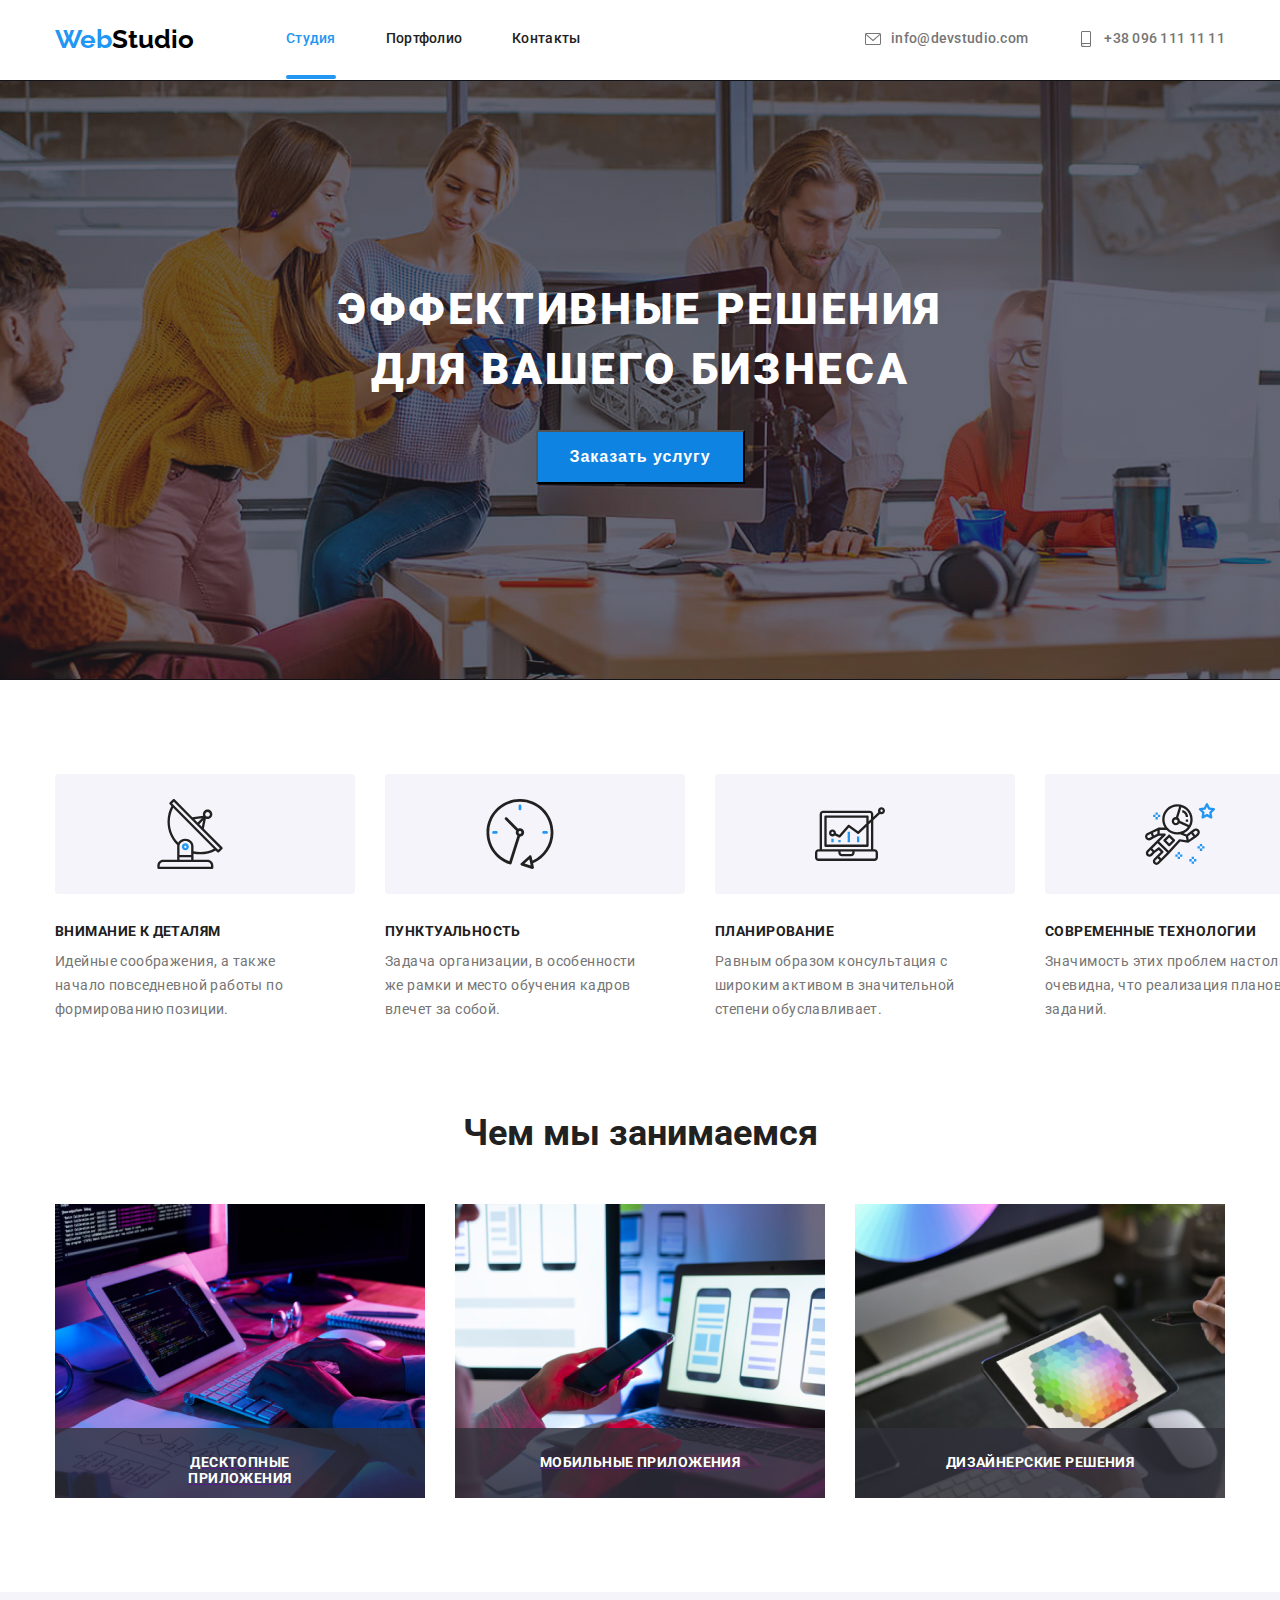
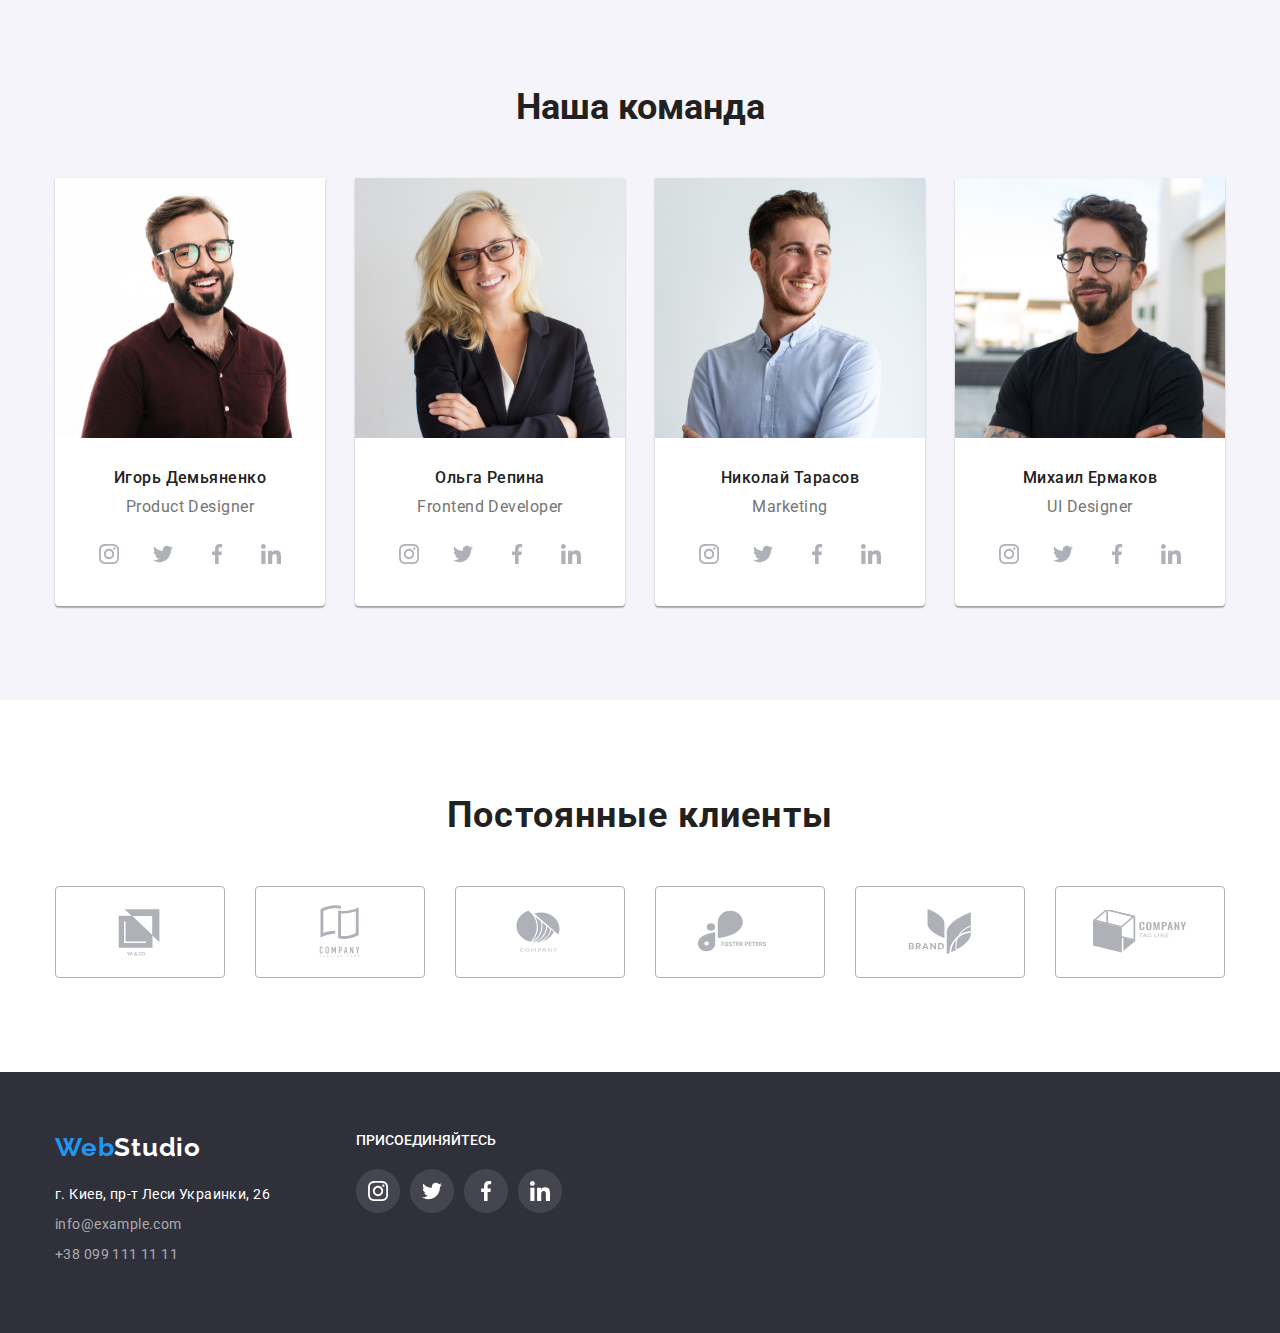
==== index.html @ f51aa99a "Add files via upload" ====
<!DOCTYPE html>
<html lang="ru">

<head>
    <meta charset="UTF-8">
    <meta http-equiv="X-UA-Compatible" content="IE=edge">
    <meta name="viewport" content="width=device-width, initial-scale=1.0">
    <title>Document</title>
    <link rel="preconnect" href="https://fonts.gstatic.com">
    <link
        href="https://fonts.googleapis.com/css2?family=Raleway:wght@700&family=Roboto:wght@400;500;700;900&display=swap"
        rel="stylesheet">
    <link rel="stylesheet" href="<link rel=" stylesheet"
        href="https://cdnjs.cloudflare.com/ajax/libs/modern-normalize/1.1.0/modern-normalize.min.css"
        integrity="sha512-wpPYUAdjBVSE4KJnH1VR1HeZfpl1ub8YT/NKx4PuQ5NmX2tKuGu6U/JRp5y+Y8XG2tV+wKQpNHVUX03MfMFn9Q=="
        crossorigin="anonymous" referrerpolicy="no-referrer" />
    <link rel="stylesheet" href="./css/styles.css">
</head>

<body class="page">
    <!-- Шапка-->
    <main>
        <header class="header">
            <div class=" conteiner header-conteiner">
            <nav class="navigation header-conteiner">
                <a href="#" class="logo link"><span class="web">Web</span>Studio</a>

                <ul class="menu list header-conteiner">

                    <li class="menu-aitom"><a class="menu-link link links" href="">Студия</a></li>
                    <li class="menu-aitom"><a class="menu-link link" href="./portfolio.html">Портфолио</a></li>
                    <li class="menu-aitom"><a class="menu-link link" href="">Контакты</a></li>
                </ul>
            </nav>
            <ul class="auth-nav list header-conteiner ">
                <li><a class="mil-link link" href="milto:info@devstudio.com">
                    <svg class="adres-icon" width="16px" height="12px"; >
                        <use href="./images/itoms/symbol-defs.svg#icon-envelope">
                        </use>
                    </svg> info@devstudio.com
                </a> 
                </li>
                <li><a class="tel-link link" href="tel:+380961111111">
                    <svg class="adres-icon" width="16px" height="12px" ;>
                        <use href="./images/itoms/symbol-defs.svg#icon-smartphone">
                        </use>
                    </svg>+38 096 111 11 11
                </a>
                </li>
            </ul>
            </div>
        </header>
        <!--Эффект риш.-->

        <section class="hero  hero-section">
            <div class="hero-side  conteiner">
                <h1 class="hero-taitl herov-conteiner ">Эффективные решения <br />для вашего бизнеса</h1>
                <button  class="hero-btn btn-conte" type="button" data-modal-open>Заказать услугу</button>
            </div>
        </section>


        <!--Описание -->
        <section class="hero hero-conteiner">
            <div class="conteiner ">
            <ul class="list-conteiner ">
                <li class="list list-itom list-antena">
                    <div class="icon-wrapper">
                     <svg class="features-icon"width="65" height="75">
                      <use href="./images/itoms/symbol-defs.svg#icon-antenna">
                      </use>
                    
                     </svg>
                    </div>
                    <h3 class="list-title ">Внимание к деталям</h3>
                    <p class="description list-li">
                        Идейные соображения, а также начало повседневной работы по формированию позиции.
                    </p>
                </li>
                <li class="list list-itom  list-clokc">
                    <div class="icon-wrapper">
                        <svg class="features-icon" width="65" height="75">
                            <use href="./images/itoms/symbol-defs.svg#icon-clock">
                            </use>
                    
                        </svg>
                    </div>
                    <h3 class="list-title">Пунктуальность</h3>
                    <p class="description list-li">
                        Задача организации, в особенности же рамки и место обучения кадров влечет за собой.
                    </p>
                </li>

                <li class="list list-itom list-diagram">
                    <div class="icon-wrapper">
                        <svg class="features-icon" width="65" height="75">
                            <use href="./images/itoms/symbol-defs.svg#icon-diagram">
                            </use>
                    
                        </svg>
                    </div>
                    <h3 class="list-title">Планирование</h3>

                    <p class="description  list-li">
                        Равным образом консультация с широким активом в значительной степени обуславливает.
                    </p>
                </li>
                <li class="list list-itom list-astron ">
                    <div class="icon-wrapper">
                        <svg class="features-icon" width="65" height="75">
                            <use href="./images/itoms/symbol-defs.svg#icon-astronaut">
                            </use>
                    
                        </svg>
                    </div>
                    <h3 class="list-title">Современные технологии</h3>
                    <p class="description list-li">
                        Значимость этих проблем настолько очевидна, что реализация плановых заданий.
                    </p>
                </li>
            </ul>
            </div>
        </section>
        <!--Занятие -->
        <section class="picture-con">
            <div class="conteiner ">
            
            <h2 class="picture-title ">Чем мы занимаемся</h2>
             
            <ul class="list picture-contein">
                <li class="contein">
                    <img src="./images/abaut/about-img1.jpg" alt="печатаем" width="370">
                    <a href="" class="box-fon">
                        <p class="title-fon">десктопные приложения</p>
                    </a>
                </li>
                <li class="contein">
                    <img src="./images/abaut/about-img2.jpg" alt="телефон" width="370">
                    <a href="" class="box-fon">
                        <p class="title-fon">мобильные приложения</p>
                    </a>
                </li>
                <li class="contein">
                    <img src="./images/abaut/about-img3.jpg" alt="планшет" width="370">
                    <a href="" class="box-fon">
                        <p class="title-fon">дизайнерские решения</p>
                    </a>
                </li>
            </ul>
            </div>
        </section>
        <!--Наша команда -->
        <section class="div-conteiners">
            <div class="conteiner">
         
            <h2 class="picture-title">Наша команда</h2>
           
            <ul class="list picture-conteiner">
                <li class="img-contein">
                    <article class="cart-comands">
                    <div class="img-cart">
                    <img src="./images/masters/master-img1.jpg" alt=" мужчина " width="270">
                    </div>
                    <div class="list-cart" >
                    <h3 class="names-list">Игорь Демьяненко</h3>
                    <p class="profession-list" lang="en">Product Designer</p>
                    <ul class="list flex-icon">
                        <li>
                            <a href="" class="taitol-icon" >
                            <svg class="list-icon">
                                <use href="./images/itoms/symbol-defs.svg#icon-instagram"></use>
                            </svg>
                            </a>
                        </li>
                        <li>
                            <a href="" class="taitol-icon">
                            <svg class="list-icon">
                                <use href="./images/itoms/symbol-defs.svg#icon-twitter"></use>
                            </svg>
                            </a>
                        
                        </li>
                        <li>
                            <a href="" class="taitol-icon">
                            <svg class="list-icon">
                                <use href="./images/itoms/symbol-defs.svg#icon-facebook"></use>
                            </svg>
                            </a>
                        
                        </li>
                        <li>
                            <a href="" class="taitol-icon">
                            <svg class="list-icon">
                                <use href="./images/itoms/symbol-defs.svg#icon-linkedin"></use>
                            </svg>
                            </a>
                        
                        </li>
                    </ul>
                </div>
                </article>

                </li>

                <li class="img-contein">
                    <article class="cart-comands">
                     <div class="img-cart">
                    <img src="./images/masters/master-img2.jpg" alt="женщина " width="270">
                    </div>
                    <div class="list-cart">
                    <h3 class="names-list">Ольга Репина</h3>
                    <p class="profession-list" lang="en">Frontend Developer</p>
                    
                    <ul class="list flex-icon">
                        <li>
                            <a href="" class="taitol-icon">
                                <svg class="list-icon">
                                    <use href="./images/itoms/symbol-defs.svg#icon-instagram"></use>
                                </svg>
                            </a>
                        </li>
                        <li>
                            <a href="" class="taitol-icon">
                                <svg class="list-icon">
                                    <use href="./images/itoms/symbol-defs.svg#icon-twitter"></use>
                                </svg>
                            </a>
                    
                        </li>
                        <li>
                            <a href="" class="taitol-icon">
                                <svg class="list-icon">
                                    <use href="./images/itoms/symbol-defs.svg#icon-facebook"></use>
                                </svg>
                            </a>
                    
                        </li>
                        <li>
                            <a href="" class="taitol-icon">
                                <svg class="list-icon">
                                    <use href="./images/itoms/symbol-defs.svg#icon-linkedin"></use>
                                </svg>
                            </a>
                    
                        </li>
                    </ul>
                    </div>
                </article>
                </li>

                <li class="img-contein">
                    <article class="cart-comands">
                    <div class="img-cart">
                    <img src="./images/masters/master-img3.jpg" alt="мужчина" width="270">
                    </div>
                    <div class="list-cart">
                    <h3 class="names-list">Николай Тарасов</h3>
                    <p class="profession-list" lang="en">Marketing</p>
                    
                    <ul class="list flex-icon">
                        <li>
                            <a href="" class="taitol-icon">
                                <svg class="list-icon">
                                    <use href="./images/itoms/symbol-defs.svg#icon-instagram"></use>
                                </svg>
                            </a>
                        </li>
                        <li>
                            <a href="" class="taitol-icon">
                                <svg class="list-icon">
                                    <use href="./images/itoms/symbol-defs.svg#icon-twitter"></use>
                                </svg>
                            </a>
                    
                        </li>
                        <li>
                            <a href="" class="taitol-icon">
                                <svg class="list-icon">
                                    <use href="./images/itoms/symbol-defs.svg#icon-facebook"></use>
                                </svg>
                            </a>
                    
                        </li>
                        <li>
                            <a href="" class="taitol-icon">
                                <svg class="list-icon">
                                    <use href="./images/itoms/symbol-defs.svg#icon-linkedin"></use>
                                </svg>
                            </a>
                    
                        </li>
                    </ul>
                    </div>
                </article>
                </li>

                <li class="img-contein">
                    <article class="cart-comands">
                    <div class="img-cart">
                    <img src="./images/masters/master-img4.jpg" alt="мужчина" width="270">
                    </div>
                    <div class="list-cart">
                    <h3 class="names-list">Михаил Ермаков</h3>
                    <p class="profession-list" lang="en">UI Designer</p>
                    
                    <ul class="list flex-icon">
                        <li>
                            <a href="" class="taitol-icon">
                                <svg class="list-icon">
                                    <use href="./images/itoms/symbol-defs.svg#icon-instagram"></use>
                                </svg>
                            </a>
                        </li>
                        <li>
                            <a href="" class="taitol-icon">
                                <svg class="list-icon">
                                    <use href="./images/itoms/symbol-defs.svg#icon-twitter"></use>
                                </svg>
                            </a>
                    
                        </li>
                        <li>
                            <a href="" class="taitol-icon">
                                <svg class="list-icon">
                                    <use href="./images/itoms/symbol-defs.svg#icon-facebook"></use>
                                </svg>
                            </a>
                    
                        </li>
                        <li>
                            <a href="" class="taitol-icon">
                                <svg class="list-icon">
                                    <use href="./images/itoms/symbol-defs.svg#icon-linkedin"></use>
                                </svg>
                            </a>
                    
                        </li>
                    </ul>
                    </div>
                </article>
                </li>
            </ul>
           </div>
        </section>
     <section class="sections-klient">
      <div >
         <h2 class="section-title ">
             Постоянные клиенты
         </h2>
         <ul class="clients-list list">
             <li class="clients-item">
                 <a href="aria-lable" class="clients-link">
                     <svg class="clients-icon" width="106" height="60">
                    <use href="./images/itoms/symbol-defs2.svg#icon-Logo-1">
                    </use>
                     </svg>
                 </a>
             </li>
            <li class="clients-item">
                <a href="aria-lable" class="clients-link">
                    <svg class="clients-icon" width="106" height="60">
                        <use href="./images/itoms/symbol-defs2.svg#icon-Logo-2">
                        </use>
                    </svg>
                </a>
            </li>
            <li class="clients-item">
                <a href="aria-lable" class="clients-link">
                    <svg class="clients-icon"  width="106" height="60">
                        <use href="./images/itoms/symbol-defs2.svg#icon-Logo-3">
                        </use>
                    </svg>
                </a>
            </li>
            <li class="clients-item">
                <a href="aria-lable" class="clients-link">
                    <svg class="clients-icon"  width="84" height="41">
                        <use href="./images/itoms/symbol-defs2.svg#icon-Logo-4">
                        </use>
                    </svg>
                </a>
            </li>
            <li class="clients-item">
                <a href="aria-lable" class="clients-link">
                    <svg class="clients-icon" width="63" height="46">
                        <use href="./images/itoms/symbol-defs2.svg#icon-Logo-5">
                        </use>
                    </svg>
                </a>
            </li>
            <li class="clients-item">
                <a href="aria-lable" class="clients-link">
                    <svg class="clients-icon">
                        <use href="./images/itoms/symbol-defs2.svg#icon-Logo-6">
                        </use>
                    </svg>
                </a>
            </li>
         </ul>
     </div>

     </section>


    </main>


    <!--Подвал -->
    <footer class="footer-color">
        <div class="conteiner">
         <div class="footer-wrapper">
         <div class="footer-wrapper-adress">
        <a href="#" class="logo-footer link"><span class="web">Web</span>Studio</a>
        
        <address class="address">
            г. Киев, пр-т Леси Украинки, 26
        </address>
        
        <ul class="list">
            <li>
                <a class="footer-link link" href="maito:info@example.com">info@example.com</a>
            </li>
            <li>
                <a class="footer-link link" href="tel:+380991111111">+38 099 111 11 11</a>
            </li>
        </ul>
        </div>
        <div class="footer-social">
            <p class="footer-social-title">Присоединяйтесь</p>
            <ul class="footer-social-list">
                <li class="social-link">
                    <a class="social-link footer-social-link" href="">
                        <svg class="social-icon footer-social-icon">
                         <use href="./images/itoms/symbol-defs.svg#icon-instagram"> </use>           
                        </svg>
                    </a>
                </li>
                <li class="social-link">
                    <a class="social-link footer-social-link" href="">
                        <svg class="social-icon footer-social-icon">
                            <use href="./images/itoms/symbol-defs.svg#icon-twitter"> </use>
                        </svg>
                    </a>
                </li>
                <li class="social-link">
                    <a class="social-link footer-social-link" href="">
                        <svg class="social-icon footer-social-icon">
                            <use href="./images/itoms/symbol-defs.svg#icon-facebook"> </use>
                        </svg>
                    </a>
                </li>
                <li>
                    <a class="social-link footer-social-link" href="">
                        <svg class="social-icon footer-social-icon">
                            <use href="./images/itoms/symbol-defs.svg#icon-linkedin"> </use>
                        </svg>
                    </a>
                </li>
            </ul>
        </div>
        </div>
        </div>
    </footer>
    <div class="backdrop is-hidden" data-modal>
        <div class="modal">
        <button data-modal-close type="button" class="modal-close-button" >
            <svg>
                <use href="./images/itoms/symbol-defs3.svg#icon-close-black">

                </use>
            </svg>
        </button>
        </div>
       </div>
  <!-- Ставим перед закрывающим тегом body -->
  <script src="./js/modal.js"></script>
</body>

</html>
---- css/styles.css ----
:root {
  --main-font: "Roboto", sans-serif;
  --secondery-font: "Raleway", sans-serif;
  --acsent-color: #2196f3;
  --wait-color: #ffffff;
  --text-gray: #757575;
  --color-names: #212121;
  --color-shadow:box-shadow: 0px 1px 3px rgba(0, 0, 0, 0.12), 0px 1px 1px rgba(0, 0, 0, 0.14), 0px 2px 1px rgba(0, 0, 0, 0.2);
   --main-duration: 250ms;
   --timing-function: cubic-bezier(0.4, 0, 0.2, 1);
}


*,
*::before,
*::after {
  box-sizing: border-box;
}

h1,
h2,
h3,
h4,
h5,
h6,
p {
  margin-top: 0;
  margin-bottom: 0;
}
ul,
ol {
  margin-top: 0;
  margin-bottom: 0;
  padding-left: 0;
}
img {
  display: block;
}

.list {
  list-style: none;
  font-weight: 500;
  font-size: 14px;
  line-height: 1.16;
}
.link {
  text-decoration: none;
}
.page {
  color: var(--text-gray);
  font-family: var(--main-font);
  margin: 0;
}

/*index.html*/

/*----- header -------*/
.conteiner {
  width: 1200px;
  margin: 0 auto;
  padding-left: 15px;
  padding-right: 15px;
}
.header {
  padding-top:  24px;
  padding-bottom:  25px;
  position: relative;
}
.header-conteiner {
  display: flex;
  align-items: center;
}
.menu-aitom:not(:last-child) {
  margin-right: 50px;
}
.auth-nav {
  margin-left:auto;
}
.mil-link {
  margin-right: 50px;
  display: flex;
    align-items: center;
    transition: var(--main-duration) var(--timing-function);
}
.logo {
  font-family: var(--secondery-font);
  font-style: normal;
  font-weight: 700;
  font-size: 26px;
  line-height: 1.19;
  color: #000000;
  margin-right: 92px;
}

.web {
  font-family: var(--secondery-font);
  font-style: normal;
  font-weight: 700;
  font-size: 26px;
  line-height: 1.19;
  color: #2196f3;
}

.menu-link {
  display: flex;
  align-items: center;
  position: relative;
  font-weight: 500;
  font-size: 14px;
  line-height: 1.14;
  letter-spacing: 0.02em;
  color: var(--color-names);
  transition: color var(--main-duration) var(--timing-function);    
}
.header .menu-link:hover,
.header .menu-link:focus {
  color:var(--acsent-color);
}
.header-conteiner .menu-link::after {
  content: '';
  display: block;
  position: absolute;
  bottom: -32px;
  width: 100%;
  height: 4px;
  border-radius: 2px;
  background-color:var(--acsent-color);
  cursor: pointer;
  transform: scaleX(0);
  opacity: 0;
  transition: transform var(--main-duration) var(--timing-function),
    opacity var(--main-duration) var(--timing-function);
}
.header-conteiner .menu-link:hover::after {
  transform: scaleX(1);
  opacity: 1;
}

.header-conteiner .menu-link.links{
  color:var(--acsent-color);
}
.header-conteiner .menu-link.links::after {
  transform: scaleX(1);
  opacity: 1;
}


.menu-link:hover,
.menu-link:focus {
  color: var(--acsent-color);
}

.mil-link,
.tel-link {
  font-weight: 500;
  font-size: 14px;
  line-height: 1.14;
  letter-spacing: 0.02em;
  color: var(--text-gray);
     display: flex;
    align-items: center;
    transition: var(--main-duration) var(--timing-function);
}

.mil-link:hover,
.mil-link:focus {
  color: var(--acsent-color);
}

.tel-link:hover,
.tel-link:focus {
  color: var(--acsent-color);
}
 .adres-icon{
   fill: currentColor;
    margin-right: 10px;
    width: 16px;
    height: 16px;
 }
/*----- header -------*/

/*-----Эффект риш ----*/
.herov-conteiner {
  margin-bottom: 30px;
  margin-left: auto;
  margin-right: auto; 
}
 .icon-wrapper{
    display: flex;
    justify-content: center;
    align-items: center;
    width: 270px;
    height: 120px;
    background-color:#f5f4fa;
    border-radius: 4px;
    margin-bottom: 30px;
 }
 .features-icon {
    width: 70px;
    height: 70px;
 }

.hero-section {
  background-color: #2f303a;
  padding-bottom: 200px;
  padding-top: 200px;
  height: 600px;
  max-width: 1600px;
  margin-left: auto;
  margin-right: auto;
  background-image:linear-gradient(to right, rgba(47, 48, 58, 0.4), rgba(47, 48, 58, 0.4)),url("../images/overlay/overlay-bg1.png"),url("../images/overlay/overlay-Img.jpg"),url("../images/overlay/overlay-Img.png");
  background-position: center;
}

.hero-taitl {
  font-weight: 900;
  font-size: 44px;
  line-height: 1.36;
  text-align: center;
  letter-spacing: 0.06em;
  text-transform: uppercase;
  color:var(--wait-color);
}
.hero-btn {
  font-weight: 700;
  font-size: 16px;
  line-height: 1.87;
  display: flex;
  align-items: center;
  text-align: center;
  letter-spacing: 0.06em;
  color:var(--wait-color);
   background: #0e83e2;
}
.btn-conte {
  padding-top: 10px;
  padding-bottom: 10px;
  padding-left: 32px;
  padding-right: 32px;
  display: flex;
  margin-left: auto;
  margin-right: auto;
  justify-content: center;
}
.hero-btn:hover,
.hero-btn:focus {
  background: #2196F3;
  color:var(--wait-color);
}

/*-----Эффект риш ----*/

/*----Описаниу---*/
.list-conteiner {
  display: flex;
  justify-content: space-between;
}
.hero-conteiner {
  padding-top: 94px;
  padding-bottom: 94px;
}
.list-li{
  box-sizing: border-box;
  width: 270px;
  Height:75px;
}
.list-itom {
display:block;
height: 120px;
background-size:70px 70px;
background-repeat: no-repeat;
background-position: 50% 50% ;
background-color: #F5F4FA;
border-radius: 4px;
margin-bottom: 30px;
margin-right: 30px;
}

.description {
  font-weight: 400;
  font-size: 14px;
  line-height: 1.71;
  letter-spacing: 0.03em;
  color: var(--text-gray);
  margin-right: 30px;
}
.list-title {
  font-family: var(--main-font);
  font-weight: 700;
  font-size: 14px;
  line-height: 1.14;
  letter-spacing: 0.03em;
  text-transform: uppercase;
  color: var(--color-names);
  margin-bottom: 10px;
  margin-right: 30px;
}
/*----Описаниу---*/
/*----Занятияе---*/
.contein{
  position: relative;
}
.box-fon{
  bottom: 0;
  right: auto;
  position:absolute;
  display: flex;
  justify-content: center;
  width: 370px;
  height: 70px;
  background: rgba(47, 48, 58, 0.8);
  padding-top: 27px;
}
.title-fon{
  width: 205px;
  height: 16px;
  left: 298px;
  top: 1462px;
  font-family:var(--main-font);
  font-style: normal;
  font-weight:700;
  font-size: 14px;
  line-height:1.14;
  text-align: center;
  letter-spacing: 0.03em;
  text-transform: uppercase;
  color: #FFFFFF;

}
.picture-contein {
  display: flex;
  flex-direction: row;
  justify-content: space-between;
}

}
.contein:not(:last-child) {
  margin-right: 30px;
}
.picture-title {
  box-sizing: border-box;
  font-family: var(--main-font);
  font-weight: 700;
  font-size: 36px;
  line-height: 1.17;
  text-align: center;
  color: var(--color-names);
   margin-bottom: 50px; 
  
}
.picture-con{
  
padding-bottom: 94px;
padding-top: 94px;
}

/*----Занятя---*/

/*----Наша команда---*/
.div-conteiners {
  padding-top: 94px;
  padding-bottom: 94px;
  background: #f5f4fa;
  
}

.img{
  display: block;
  max-width: 100%;
  height: auto;
  
}
.img-cart {
  outline: 1px solid var(--color-shadow)

}
.list-cart {
  padding-top: 30px;
  padding-left: 32px;
  padding-right: 32px;
  padding-bottom: 30px;  
}

.taitol-icon {
    display:flex;
    align-items: center;
    justify-content: center;
    width: 44px;
    height:44px;
    border-radius: 50%;
    background-color: #FFFFFF;
    transition: var(--main-duration) var(--timing-function);
}

.list-icon {
    Width: 20px;
    Height: 20px;
    fill:#AFB1B8;
}
.flex-icon {
    display: flex;
    justify-content: space-between;
}
.taitol-icon:hover,
.taitol-icon:focus,
.taitol-icon:hover .list-icon,
.taitol-icon:focus .list-icon{ 
 fill:var(--wait-color);
 background-color:var(--acsent-color);
}


.cart {
  background: #FFFFFF;
  border-radius: 0px 0px 4px 4px;
 
}
.cart-comands {
 background: #FFFFFF;
 border-radius: 0px 0px 4px 4px;
 box-shadow: 0px 1px 3px rgba(0, 0, 0, 0.12), 0px 1px 1px rgba(0, 0, 0, 0.14), 0px 2px 1px rgba(0, 0, 0, 0.2);
border-radius: 0px 0px 4px 4px;
}
.picture-conteiner {
  display: flex;
  flex-wrap: wrap;
  margin-left: -30px;
  margin-top: -30px;
  
}
.img-contein {
  flex-basis: calc(100% / 4 - 30px);
  margin-left: 30px;
  margin-top: 30px;
}

.names-list {
  font-family: var(--main-font);
  font-weight: 500;
  font-size: 16px;
  line-height: 1.19;
  text-align: center;
  letter-spacing: 0.03em;
  color: var(--color-names);
  margin-bottom: 10px;
}

.profession-list {
  font-family: var(--main-font);
  font-weight: 400;
  font-size: 16px;
  line-height: 1.19;
  text-align: center;
  letter-spacing: 0.03em;
  color: var(--text-gray);
  margin-bottom: 16px;
}

/*----Наша команда---*/
/*----Постоянные клиенты ---*/

.sections-klient{
    padding-top: 94px;
    padding-bottom: 94px;
}
.section {
    margin-left: auto;
    margin-right: auto;
    width: 1200px;
    padding-left: 15px;
    padding-right: 15px;
}
.section-title {
    font-size: 36px;
    font-weight: 700;
    line-height: 1.17;
    letter-spacing: 0.03em;
    text-align: center;
    margin-top: 0;
    margin-bottom: 50px;
    color: #212121;
}

.clients-list {
    display: flex;
    justify-content: center;
    margin-top: 0px;
    margin-bottom: 0;
}

.clients-item:not(:last-child) {
    margin-right: 30px;
}
.clients-link {
    display: flex;
    justify-content: center;
    align-items: center;
    width: 170px;
    height: 92px;
    color: var(--color-icons);
    border:1px solid #AFB1B8;
    box-sizing: border-box;
    border-radius: 4px;
    transition: var(--main-duration) var(--timing-function);
    
}
.clients-icon  {
fill: #afb1b8;
  width: 106px;
  height: 60px;
}
 

.clients-link:hover .clients-icon,
.clients-link:focus .clients-icon {
  fill: var(--acsent-color);
}

.clients-link:hover,
.clients-link:focus {
border-color: var(--acsent-color);
}
/*----Постоянные клиенты---*/
/*----Подвал---*/

.footer-color {
  background-color: #2f303a;
  padding-top: 60px;
  padding-bottom: 60px;
}


.logo-footer {
  font-family: var(--secondery-font);
  font-weight: 700;
  font-size: 26px;
  line-height: 1.19;
  letter-spacing: 0.03em;
  color: #ffffff;
  display: flex;
   margin-bottom: 20px;

}

.address {
  width: 231px;
  height: 21px;
  font-family: var(--main-font);
  font-style: normal;
  font-weight: 400;
  font-size: 14px;
  line-height: 1.7;
  letter-spacing: 0.03em;
  color: #ffffff;
  display: flex;
  margin-bottom: 9px;
 
}

.footer-link {
  width: 231px;
  height: 21px;
  font-family: var(--main-font);
  font-weight: 400;
  font-size: 14px;
  line-height: 1.7;
  letter-spacing: 0.03em;
  color: rgba(255, 255, 255, 0.6);
  margin-bottom: 9px;
   display: flex;
 
}
.footer-wrapper {
    display: flex;
}
.footer-social {
    margin-left: 70px;
}
.footer-social-title {
    margin-bottom: 20px;
    font-weight: 500;
    font-style: normal;
    font-size: 14px;
    line-height: 1.17;
    color:var(--wait-color);
    text-transform: uppercase;
}
.footer-social-list {
    display: flex;
}
.social-link:not(:last-child) {
    margin-right: 10px;
}
.footer-social-icon {
    fill:var(--wait-color);
    } 
    .social-link {
    display: flex;
    justify-content: center;
    align-items: center;
    width: 44px;
    height: 44px;
    border-radius: 50%;
    color: #afb1b8;
    transition: var(--main-duration) var(--timing-function);
    }
    .social-link:hover,
    .social-link:focus{
      background-color:var(--acsent-color);
    }
    .footer-social-link {
    background-color: rgba(255, 255, 255, 0.1);
}
ul {
    list-style: none;
    padding: 0;
    margin: 0;
}
.social-icon {
    fill: currentColor;
    width: 20px;
    height: 20px;
}
.footer-social-icon {
    fill:var(--wait-color);
}


/*----Подвал---*/

/*index.html*/

/*portfolio.html*/
.picture-conteiner {
  display: flex;
  flex-wrap: wrap;
  margin-left: -30px;
  margin-top: -30px;
}
 .portfolio-conte {
   padding-bottom: 94px;
   padding-top: 94px;
   
 }
.img-conteiner {
  flex-basis: calc((100% - 90px) / 3);
  margin-left: 30px;
  margin-top: 30px;
}
.list-carts {
  padding-top: 20px;
  padding-left: 24px;
  padding-right: 24px;
  padding-bottom: 20px;
   border: 1px solid #EEEEEE;
}
.btn-conteiner {
  display: flex;
  flex-wrap: wrap;
  justify-content: center;
  margin-bottom: 50px;
}
.btn-cont:not(:last-child) {
  display: flex;
  margin-right: 8px;
}
.header-border{
  border-bottom: 1px solid #ECECEC;
}
.btn {
  cursor: pointer;

}
 .button {
   position: absolute;
}
.btn-tit{
 display: none;
}
.modal-btn {
  font-family: var(--main-font);
  font-weight: 500;
  font-size: 16px;
  line-height: 1.6;
  text-align: center;
  letter-spacing: 0.03em;
  color:var(--color-names);
    background: #F5F4FA;
   border-radius: 4px;
   padding: 6px 22px 6px 22px;
   display: flex;
  border-radius: 4px;
  transition: var(--main-duration) var(--timing-function);
}

.modal-btn:hover,
.modal-btn:focus {
  background: #2196f3;box-shadow: 0px 3px 1px rgba(0, 0, 0, 0.1), 0px 1px 2px rgba(0, 0, 0, 0.08), 0px 2px 2px rgba(0, 0, 0, 0.12);
  color: #ffffff;
}
.img-conteiner:hover,
.img-conteiner:focus {
box-shadow: 0px 1px 1px rgba(0, 0, 0, 0.12), 0px 4px 4px rgba(0, 0, 0, 0.06), 1px 4px 6px rgba(0, 0, 0, 0.16);
 cursor: pointer
}
.links:visited {
  color:var(--acsent-color)

}

.portfolio-list {
  font-family: var(--main-font);
  font-weight: 700;
  font-size: 18px;
  line-height: 2;
  letter-spacing: 0.06em;
  color: #212121;
  margin-bottom: 4px;
}
.descrip {
  font-family: var(--main-font);
  font-weight: 400;
  font-size: 16px;
  line-height: 1.19;
  letter-spacing: 0.03em;
  color: var(--text-gray);
}
/*------ BLUE ICON ------*/
.work-overlay {
    display: flex;
    align-items: center;
    justify-content: center;
    width: 100%;
    height: 100%;
    position: absolute;
    top: 0%;
    left: 0;
    background: rgba(33, 150, 243, 0.9);
    transform: translateY(100%);
    transition: var(--main-duration) var(--timing-function);
    overflow: hidden;
}
.work-descr {
    padding-left: 24px;
    padding-right: 24px;
    font-weight: 400;
    font-size: 18px;
    line-height: 1.56;
    letter-spacing: 0.03em;
    color:var(--wait-color);
    transition: var(--main-duration) var(--timing-function);
    overflow-y: scroll;
}
.img-cart {
    position: relative;
    overflow: hidden;

}
.work-descr {
  padding-left: 24px;
  padding-right: 24px;
  font-weight: 400;
  font-size: 18px;
  line-height: 1.56;
  letter-spacing: 0.03em;
  color:var(--wait-color);

  transition: var(--main-duration) var(--timing-function);
  overflow-y: scroll;
}
.cart:hover .work-overlay,
.cart:focus .work-overlay {
  transform: translateY(0);
}
/* ---BLUE ICON ------*/
.work-item .item-text {
  padding: 20px 24px;
  border-bottom: 1px solid #eeeeee;
  border-left: 1px solid #eeeeee;
  border-right: 1px solid #eeeeee;
}
.work-item .title {
  margin-bottom: 4px;
  font-size: 18px;
  line-height: 2;
  letter-spacing: 0.06em;
  text-align: left;
  color: var(--text-headers);
}

/*---portfolio-подвал ------ */
/*---beckdrop----------------*/
.backdrop {
position: fixed;
top: 0;
left: 0;
width: 100%;
height: 100%;
visibility: visible;
background-color:rgba(0, 0, 0, 0.2);
opacity:1;
}
.backdrop.is-hidden {
  visibility: hidden;
  opacity: 0;
  pointer-events:none;
}
.modal {
  position:absolute;
  left:50%;
  top:50%;
  transform:translate(-50%,-50%);
  
  min-width: 528px;
  min-height: 581px;
  background:var(--wait-color);
  box-shadow: 0px 1px 3px rgba(0, 0, 0, 0.12), 0px 1px 1px rgba(0, 0, 0, 0.14), 0px 2px 1px rgba(0, 0, 0, 0.2);
  border-radius: 4px;
 
}
.modal-close-button{
  position: absolute;
  top: 8px;
  right: 8px;
  display: flex;
  justify-content: center;
  align-items: center;
  width: 30px;
  height: 30px;
  box-sizing: border-box;
  border: 1px solid rgba(0, 0, 0, 0.1);
  border-radius: 50%;
  background-color: transparent;
}


/*---beckdrop----------------*/
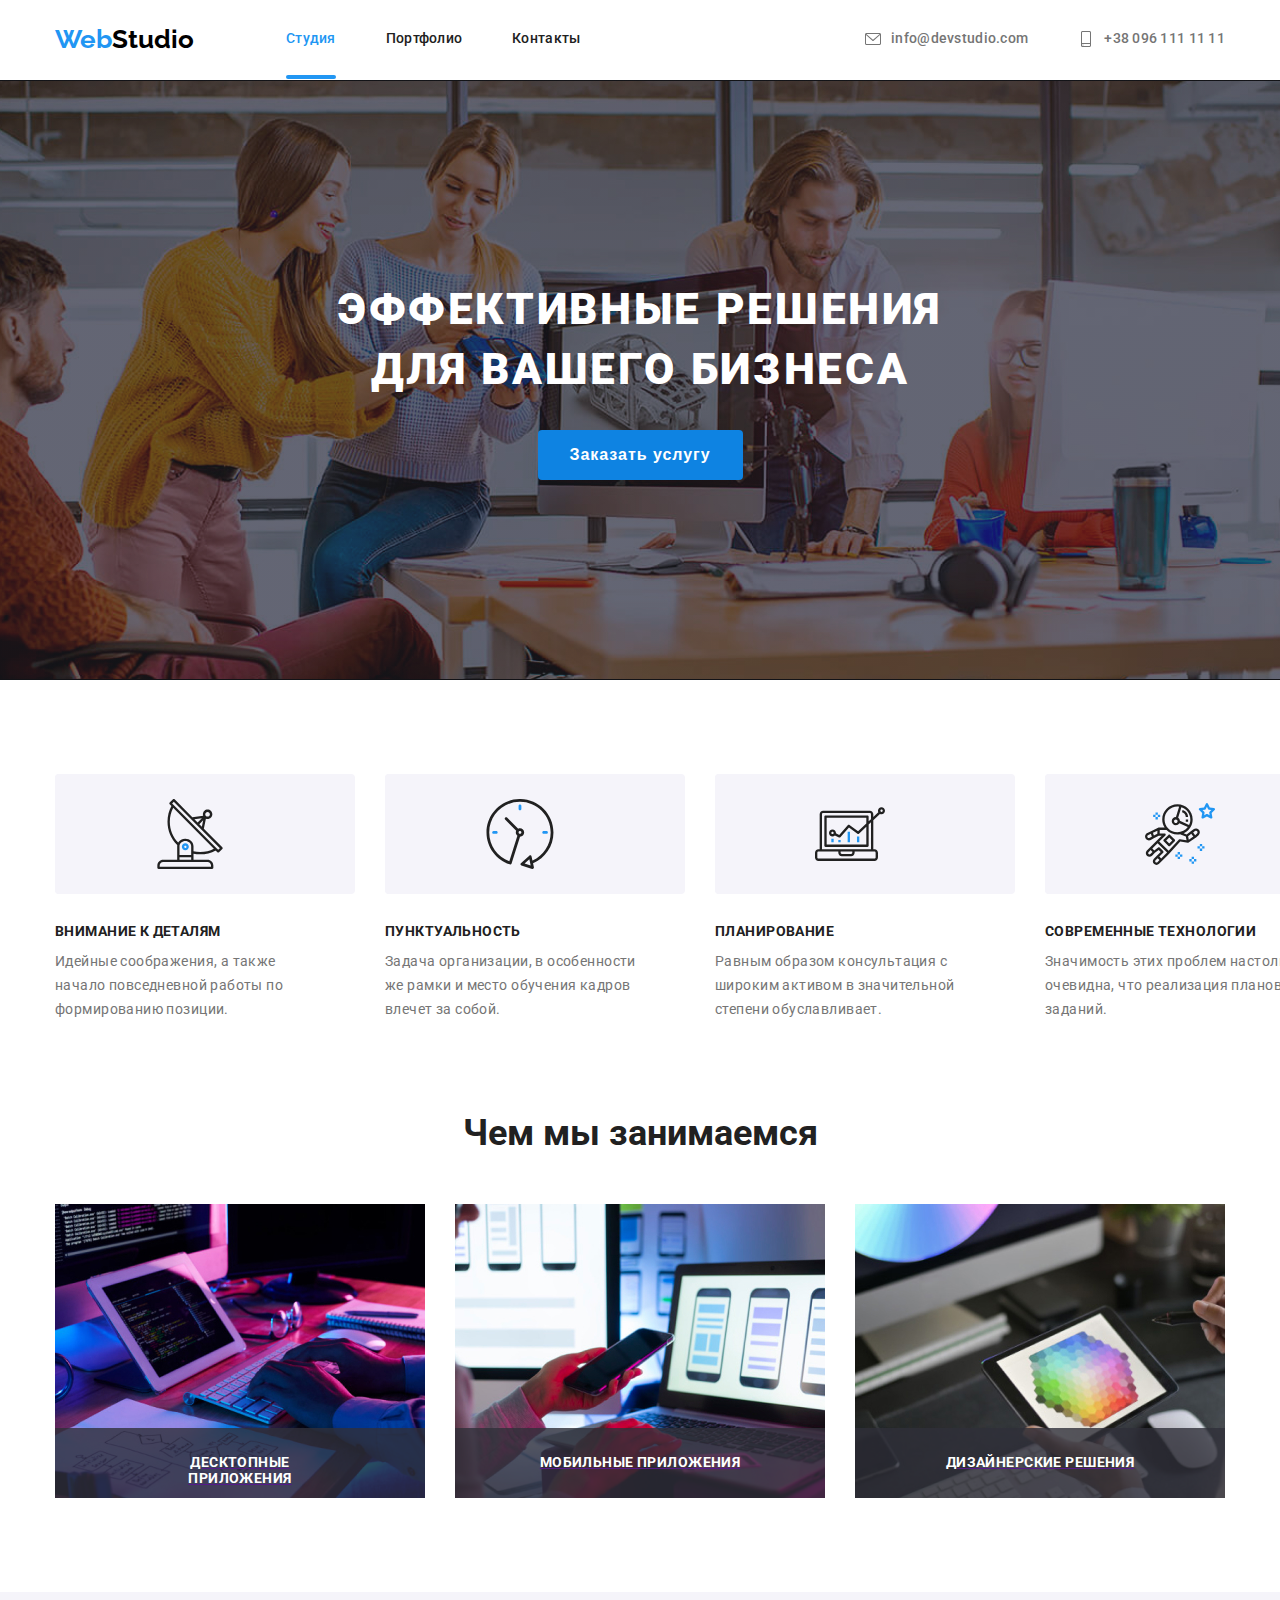
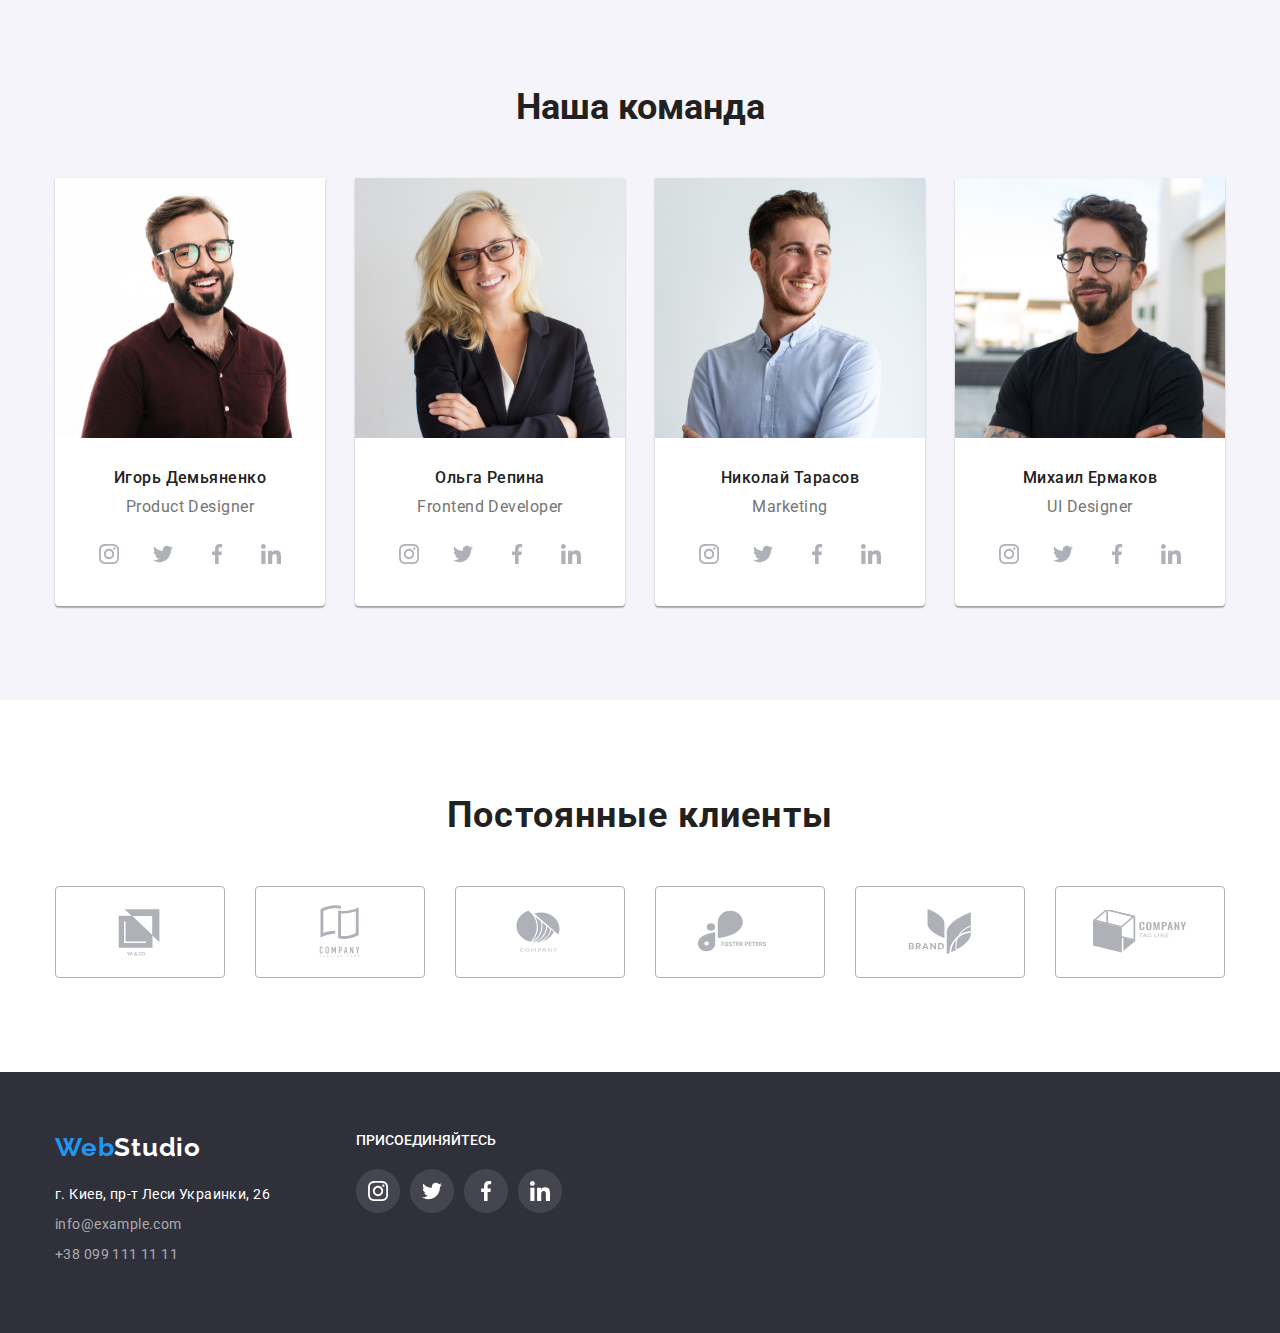
==== commit 965004c8: "открывает сайт с с дз6" ====
--- a/index.html
+++ b/index.html
@@ -470,6 +470,47 @@
                 </use>
             </svg>
         </button>
+        <form action="#" class="model-form" >
+            <p class="taitol-form">Оставьте свои данные, мы вам перезвоним</p>
+            <label class="modal-form-field">Имя
+                <span class="modal-span">
+                <input type="text" class="modal-form-input" name="user-name" required minlength="2" pattern="[a-zA-Zя-яёА-ЯЁ]+"title="Имя должно содержать символы кирилицы или латиницы">
+             <svg class="modal-form-icon">
+                 <use href="./images/itoms/symbol-defs4.svg#icon-person-black-18dp" >
+
+                 </use>
+             </svg>
+            </span>
+            </label>
+
+            <label class="modal-form-field">телефон
+                <span class="modal-span">
+                <input type="tel" class="modal-form-input" name="user-tel" required pattern="[0-9]{3}-[0-9]{3}-[0-9]{2}-[0-9]{2}" title="096-000-00-00">
+                <svg class="modal-form-icon">
+                    <use href="./images/itoms/symbol-defs4.svg#icon-phone-black-18dp" >
+   
+                    </use>
+                </svg>
+            </span>
+            </label>
+            <label class="modal-form-field">Почта
+            <span class="modal-span">
+                <input type="mail" class="modal-form-input" name="user-mail" required>
+                <svg class="modal-form-icon">
+                    <use href="./images/itoms/symbol-defs4.svg#icon-email-black-18dp" >
+   
+                    </use>
+                </svg>
+            </span>
+            </label>
+            <label class="modal-form-field">Комментарий 
+             <textarea class="modal-form-message" name="user-message" placeholder="Введите текст" spellcheck="false"></textarea>
+            </label>
+            <input type="checkbox" name="check" id=acept-policy class="model-checkbox visually-hidden ">
+            <label for="acept-policy" class="modal-checkbox-label">Соглашаюсь с рассылкой и принимаю&nbsp;            
+             <a href="" class="modal-label-link">Условия договора</a></label>
+            <button type="submit" class="modal-form-button">Отправить</button>
+        </form>
         </div>
        </div>
   <!-- Ставим перед закрывающим тегом body -->
--- a/css/styles.css
+++ b/css/styles.css
@@ -5,7 +5,7 @@
   --wait-color: #ffffff;
   --text-gray: #757575;
   --color-names: #212121;
-  --color-shadow:box-shadow: 0px 1px 3px rgba(0, 0, 0, 0.12), 0px 1px 1px rgba(0, 0, 0, 0.14), 0px 2px 1px rgba(0, 0, 0, 0.2);
+  --color-shadow: 0px 1px 3px rgba(0, 0, 0, 0.12), 0px 1px 1px rgba(0, 0, 0, 0.14), 0px 2px 1px rgba(0, 0, 0, 0.2);
    --main-duration: 250ms;
    --timing-function: cubic-bezier(0.4, 0, 0.2, 1);
 }
@@ -238,6 +238,8 @@
   padding-left: 32px;
   padding-right: 32px;
   display: flex;
+  border: none;
+  border-radius: 4px;
   margin-left: auto;
   margin-right: auto;
   justify-content: center;
@@ -816,6 +818,7 @@
   background:var(--wait-color);
   box-shadow: 0px 1px 3px rgba(0, 0, 0, 0.12), 0px 1px 1px rgba(0, 0, 0, 0.14), 0px 2px 1px rgba(0, 0, 0, 0.2);
   border-radius: 4px;
+  padding: 40px 40px;
  
 }
 .modal-close-button{
@@ -832,6 +835,120 @@
   border-radius: 50%;
   background-color: transparent;
 }
-
-
+.model-form{
+  display: flex;
+  flex-direction: column;
+}
+.taitol-form{
+  font-weight: 700;
+  font-size: 20px;
+  line-height: 1.15;
+  text-align: center;
+  letter-spacing: 0.03em;
+  color:var(--color-names);
+  margin-bottom: 12px;
+}
+.modal-form-field {
+  font-weight: 400;
+  font-size: 12px;
+  line-height: 1.17;
+  letter-spacing: 0.01em;
+  color:var(--text-gray);
+  margin-bottom: 10px;
+}
+.modal-form-button {
+  color:var(--wait-color);
+  background-color:var(--acsent-color);
+  border-radius: 4px;
+  padding: 10px 55px;
+  border: none;
+  font-weight: 700;
+  font-size: 16px;
+  line-height: 1.88;
+  cursor: pointer;
+  transition: var(--main-duration) var(--timing-function);
+}
+.modal-form-button {
+  align-self: center;
+}
+.modal-form-input{
+  width: 100%;
+  height: 40px;
+  border: 1px solid rgba(33, 33, 33, 0.2);
+  border-radius: 4px;
+  padding-left: 42px;
+}
+.modal-form-input:focus {
+  outline: none;
+  border-color:var(--acsent-color);
+  cursor: pointer;
+}
+.modal-span {
+  position: relative;
+  display: block;
+  margin-top: 4px;
+}
+.modal-form-icon {
+  position: absolute;
+  top: 50%;
+  left: 12px;
+  transform: translateY(-50%);
+  display: block;
+  width: 18px;
+  height: 18px;
+  background-color: var(--secondary-color);
+}
+.modal-form-message {
+  width: 100%;
+  height: 120px;
+  margin-top: 4px;
+  resize: none;
+  border: 1px solid rgba(153, 92, 92, 0.2);
+  border-radius: 4px;
+  padding: 12px 16px;
+  transition: border-color var(--main-duration) var(--timing-function);
+} 
+.modal-form-message::placeholder {
+  font-size: 14px;
+  line-height: 1.14;
+  letter-spacing: 0.01em;
+  color: rgba(117, 117, 117, 0.5);
+}
+.modal-form-message:focus {
+  outline: none;
+  border-color: var(--acsent-color);
+}
+.visually-hidden {
+  position: absolute;
+  clip: rect(0 0 0 0);
+  width: 1px;
+  height: 1px;
+  margin: -1px;
+  overflow: hidden;
+}
+.modal-label-link{
+  color: var(--acsent-color);
+  transition: outline var(--main-duration) var(--timing-function);
+}
+.modal-checkbox-label{
+  display: flex;
+  align-items: center;
+  justify-content: center;
+  font-size: 14px;
+  line-height: 1.71;
+  letter-spacing: 0.03em;
+  color:var(--text-gray);
+  margin-top: 10px;
+  margin-bottom: 30px;
+}
+.modal-checkbox-label::before {
+  display: block;
+  content: '';
+  width: 16px;
+  height: 15px;
+  border: 1px solid var(--acsent-color);
+  border-radius: 2px;
+  cursor: pointer;
+  margin-right: 7px;
+}
 /*---beckdrop----------------*/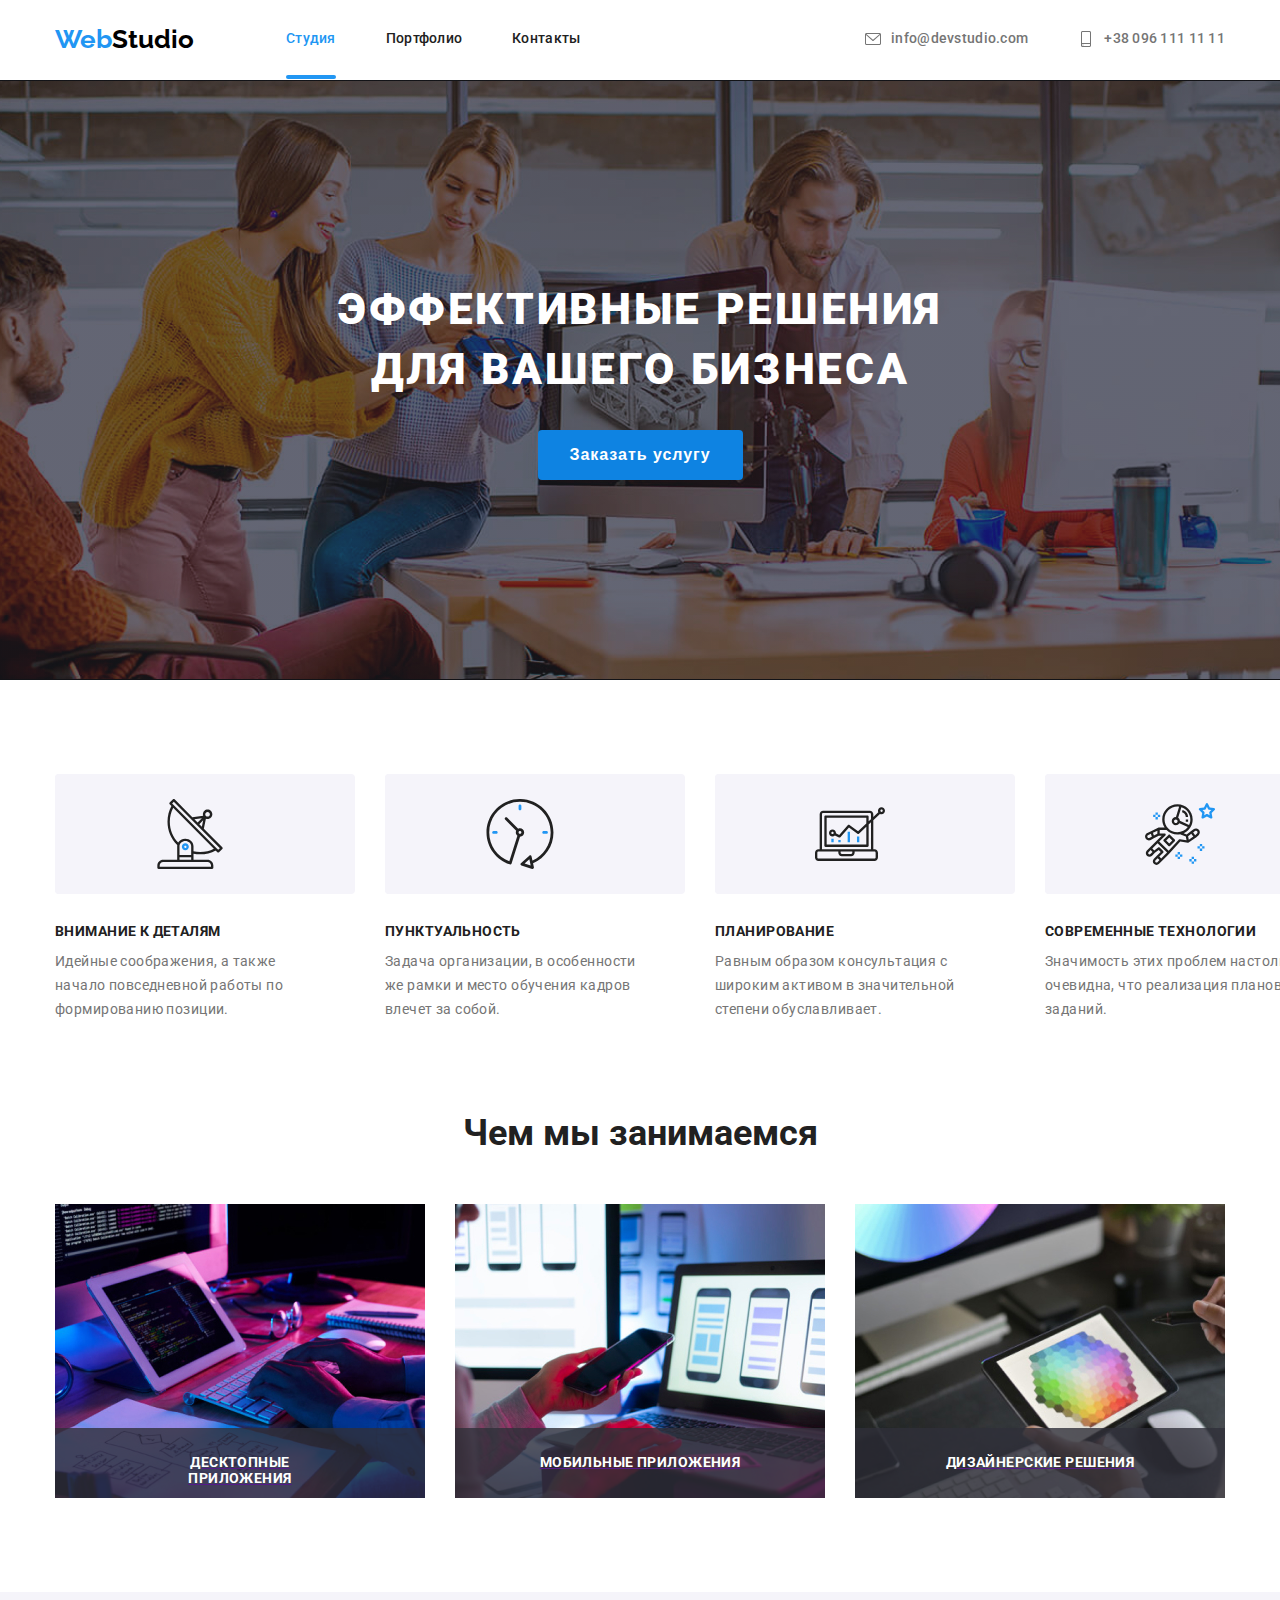
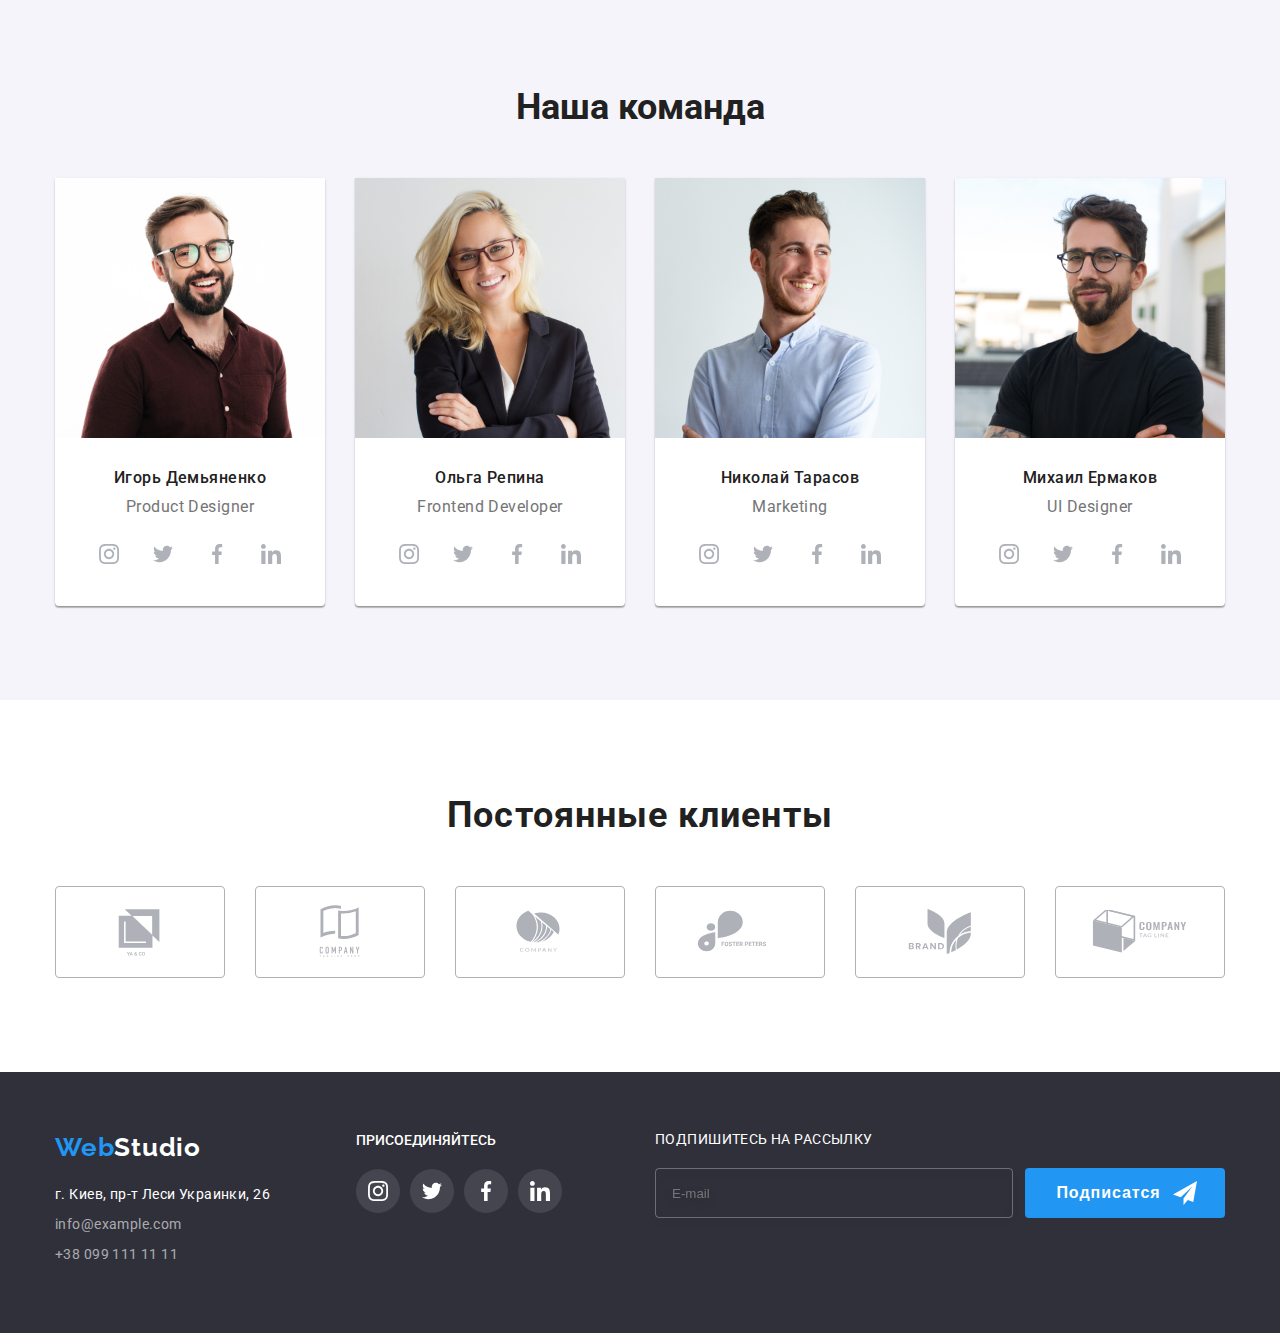
==== commit 8f10590e: "открывает сайт с дз6" ====
--- a/index.html
+++ b/index.html
@@ -431,7 +431,7 @@
                 <li class="social-link">
                     <a class="social-link footer-social-link" href="">
                         <svg class="social-icon footer-social-icon">
-                         <use href="./images/itoms/symbol-defs.svg#icon-instagram"> </use>           
+                         <use href="./images/itoms/symbol-defs.svg#icon-instagram"></use>           
                         </svg>
                     </a>
                 </li>
@@ -457,6 +457,22 @@
                     </a>
                 </li>
             </ul>
+        </div>
+        
+        <div class="footer-mail-title">
+            <p >Подпишитесь на рассылку</p>
+            <form class="mail-foter">
+                <label >
+                    <input type="text" class="footer-input" name="email" placeholder="E-mail" required>
+                </label>
+                <button class="footer-button" type="submit">Подписатся
+                    <svg class="footer-input-logo"  >
+                        <use href="./images/itoms/symbol-defs4.svg#icon-icon-send">
+
+                        </use>
+                    </svg>
+                </button>
+            </form>
         </div>
         </div>
         </div>
@@ -464,7 +480,7 @@
     <div class="backdrop is-hidden" data-modal>
         <div class="modal">
         <button data-modal-close type="button" class="modal-close-button" >
-            <svg>
+            <svg class="modal-icon-close">
                 <use href="./images/itoms/symbol-defs3.svg#icon-close-black">
 
                 </use>
@@ -474,7 +490,7 @@
             <p class="taitol-form">Оставьте свои данные, мы вам перезвоним</p>
             <label class="modal-form-field">Имя
                 <span class="modal-span">
-                <input type="text" class="modal-form-input" name="user-name" required minlength="2" pattern="[a-zA-Zя-яёА-ЯЁ]+"title="Имя должно содержать символы кирилицы или латиницы">
+                <input type="text" class="modal-form-input" name="user-name" required minlength="2" pattern="[a-zA-Zя-яёА-ЯЁ]+" title="Имя должно содержать символы кирилицы или латиницы">
              <svg class="modal-form-icon">
                  <use href="./images/itoms/symbol-defs4.svg#icon-person-black-18dp" >
 
--- a/css/styles.css
+++ b/css/styles.css
@@ -5,9 +5,10 @@
   --wait-color: #ffffff;
   --text-gray: #757575;
   --color-names: #212121;
-  --color-shadow: 0px 1px 3px rgba(0, 0, 0, 0.12), 0px 1px 1px rgba(0, 0, 0, 0.14), 0px 2px 1px rgba(0, 0, 0, 0.2);
+  --color-shadow:box-shadow:0px 1px 3px rgba(0, 0, 0, 0.12), 0px 1px 1px rgba(0, 0, 0, 0.14), 0px 2px 1px rgba(0, 0, 0, 0.2);
    --main-duration: 250ms;
    --timing-function: cubic-bezier(0.4, 0, 0.2, 1);
+   --hover-button-backcolor:#188ce8;
 }
 
 
@@ -626,8 +627,61 @@
 .footer-social-icon {
     fill:var(--wait-color);
 }
-
-
+.mail-foter{
+  display: flex;
+  align-items: center;
+  margin-top: 20px;
+}
+.footer-input{
+  width: 358px;
+  height: 50px;
+  background-color: transparent;
+  border: 1px solid rgba(255, 255, 255, 0.3);
+  filter: drop-shadow(0px 4px 4px rgba(0, 0, 0, 0.15));
+    border-radius: 4px;
+    color: var(--wait-color);
+    padding-left: 16px;
+}
+.footer-mail-title{
+  font-size: 14px;
+    line-height: 1.14;
+    letter-spacing: 0.03em;
+    text-transform: uppercase;
+    color: var(--wait-color);
+    margin-left: 93px;
+}
+.footer-button{
+  position: relative;
+    width: 200px;
+    height: 50px;
+    margin-left: 12px;
+    font-weight: bold;
+    font-size: 16px;
+    line-height: 1.88;
+    letter-spacing: 0.06em;
+    color:var(--wait-color);
+    background-color:var(--acsent-color);
+    border-radius: 4px;
+    cursor: pointer;
+    padding-left: 29px;
+    padding-right: 62px;
+    padding-top: 10px;
+    padding-bottom: 10px;
+    border: none;
+    transition: background-color var(--main-duration) var(--color-shadow);
+}
+.footer-button:hover,
+.footer-button:focus {
+    box-shadow: 0px 4px 4px rgba(0, 0, 0, 0.15);
+    background-color:var(--hover-button-backcolor);
+}
+.footer-input-logo{
+position: absolute;
+top: 13px;
+right: 28px;
+width: 24px;
+height: 24px;
+}
 /*----Подвал---*/
 
 /*index.html*/
@@ -834,7 +888,13 @@
   border: 1px solid rgba(0, 0, 0, 0.1);
   border-radius: 50%;
   background-color: transparent;
-}
+  cursor: pointer;
+}
+ .modal-icon-close:hover,
+ .modal-icon-close:focus {
+  fill: var(--acsent-color);
+}
+
 .model-form{
   display: flex;
   flex-direction: column;
@@ -871,6 +931,11 @@
 .modal-form-button {
   align-self: center;
 }
+.modal-form-button:hover,
+.modal-form-button:focus {
+    box-shadow: 0px 4px 4px rgba(0, 0, 0, 0.15);
+    background-color: #0e83e2
+}
 .modal-form-input{
   width: 100%;
   height: 40px;
@@ -882,6 +947,9 @@
   outline: none;
   border-color:var(--acsent-color);
   cursor: pointer;
+}
+.modal-form-input:focus + .modal-form-icon {
+  fill: var(--acsent-color);
 }
 .modal-span {
   position: relative;
@@ -896,7 +964,7 @@
   display: block;
   width: 18px;
   height: 18px;
-  background-color: var(--secondary-color);
+  background-color:var(--secondery-font);
 }
 .modal-form-message {
   width: 100%;
@@ -951,4 +1019,12 @@
   cursor: pointer;
   margin-right: 7px;
 }
+.modal-checkbox:checked + .modal-checkbox-label::before {
+  background-image:url(../images/itoms/icon-check.svg);
+  background-size: cover;
+  border: none;
+}
+.modal-checkbox:focus + .modal-checkbox-label::before {
+  outline: 1px solid var(--acsent-color);
+}
 /*---beckdrop----------------*/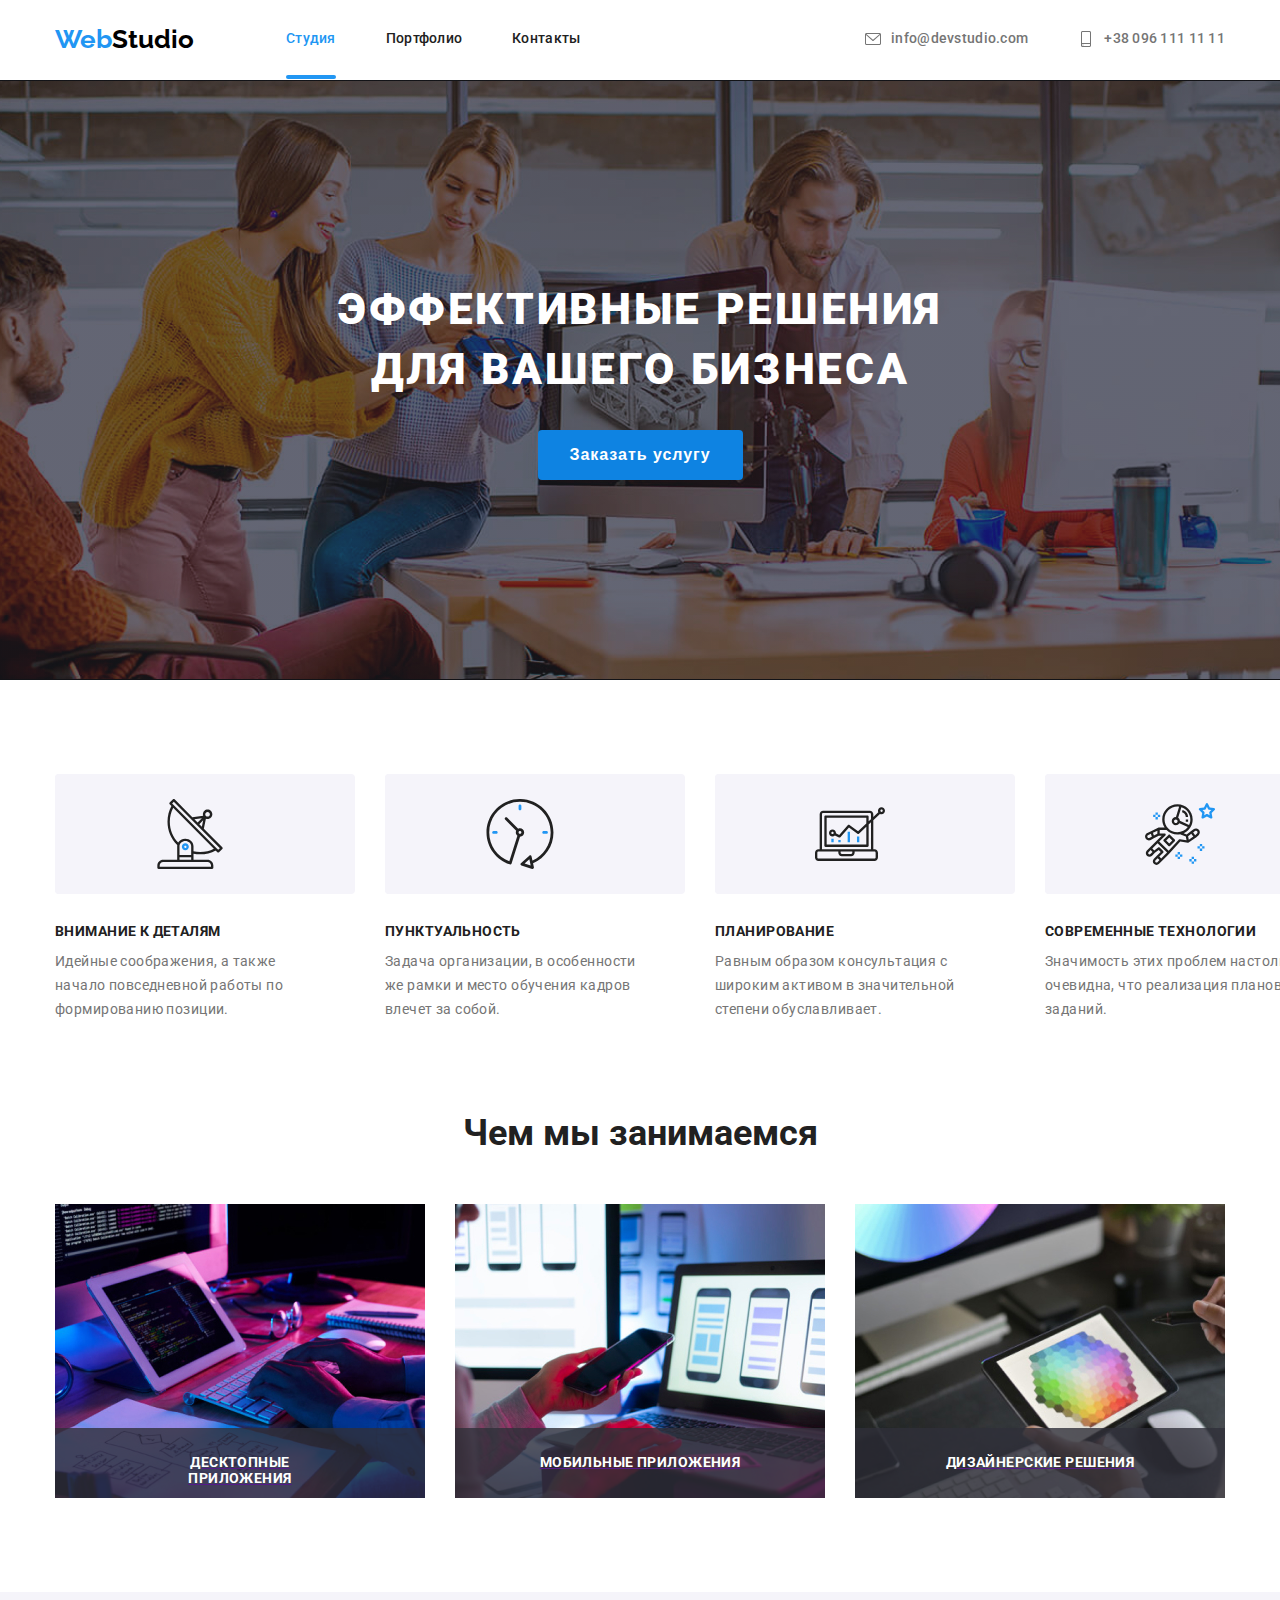
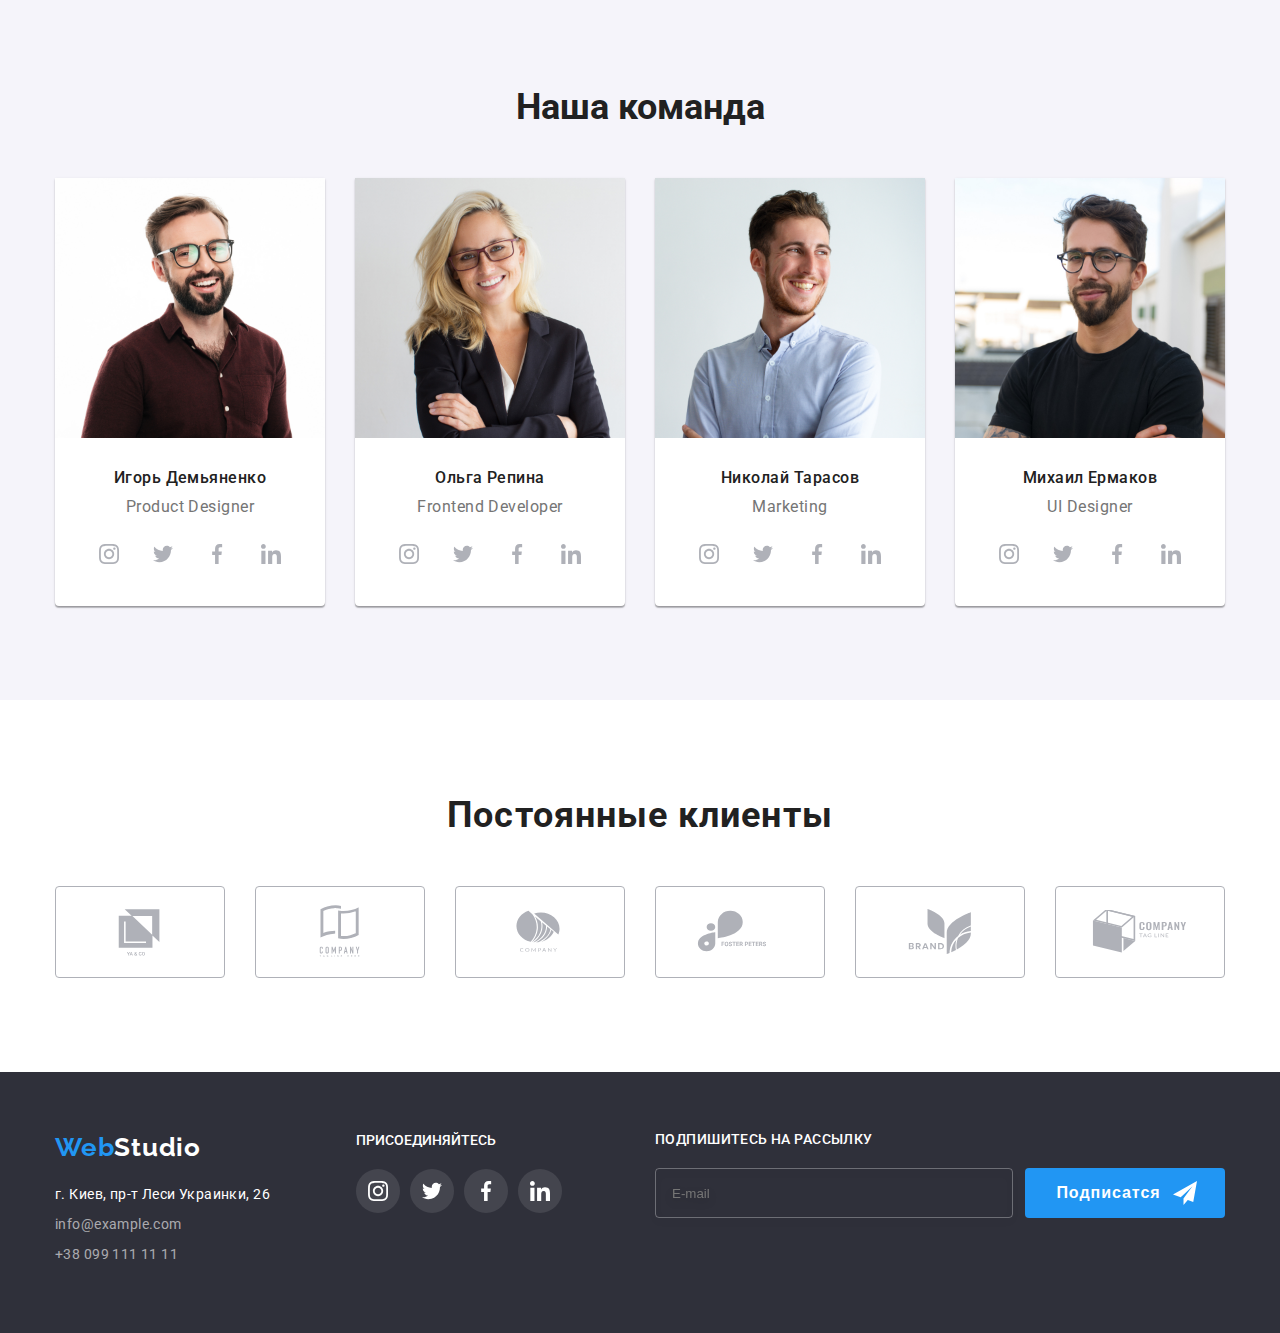
==== commit dc0b6fb9: "открывает сайт с дз6" ====
--- a/index.html
+++ b/index.html
@@ -522,7 +522,7 @@
             <label class="modal-form-field">Комментарий 
              <textarea class="modal-form-message" name="user-message" placeholder="Введите текст" spellcheck="false"></textarea>
             </label>
-            <input type="checkbox" name="check" id=acept-policy class="model-checkbox visually-hidden ">
+            <input type="checkbox" name="check" id=acept-policy class="modal-checkbox  visually-hidden">
             <label for="acept-policy" class="modal-checkbox-label">Соглашаюсь с рассылкой и принимаю&nbsp;            
              <a href="" class="modal-label-link">Условия договора</a></label>
             <button type="submit" class="modal-form-button">Отправить</button>
--- a/css/styles.css
+++ b/css/styles.css
@@ -645,6 +645,7 @@
 .footer-mail-title{
   font-size: 14px;
     line-height: 1.14;
+    font-weight: 500;
     letter-spacing: 0.03em;
     text-transform: uppercase;
     color: var(--wait-color);
@@ -1017,10 +1018,10 @@
   border: 1px solid var(--acsent-color);
   border-radius: 2px;
   cursor: pointer;
-  margin-right: 7px;
-}
-.modal-checkbox:checked + .modal-checkbox-label::before {
-  background-image:url(../images/itoms/icon-check.svg);
+  margin-right:7px;
+}
+.modal-checkbox:checked + .modal-checkbox-label::before{
+  background-image: url(../images/itoms/icon-check.svg);
   background-size: cover;
   border: none;
 }
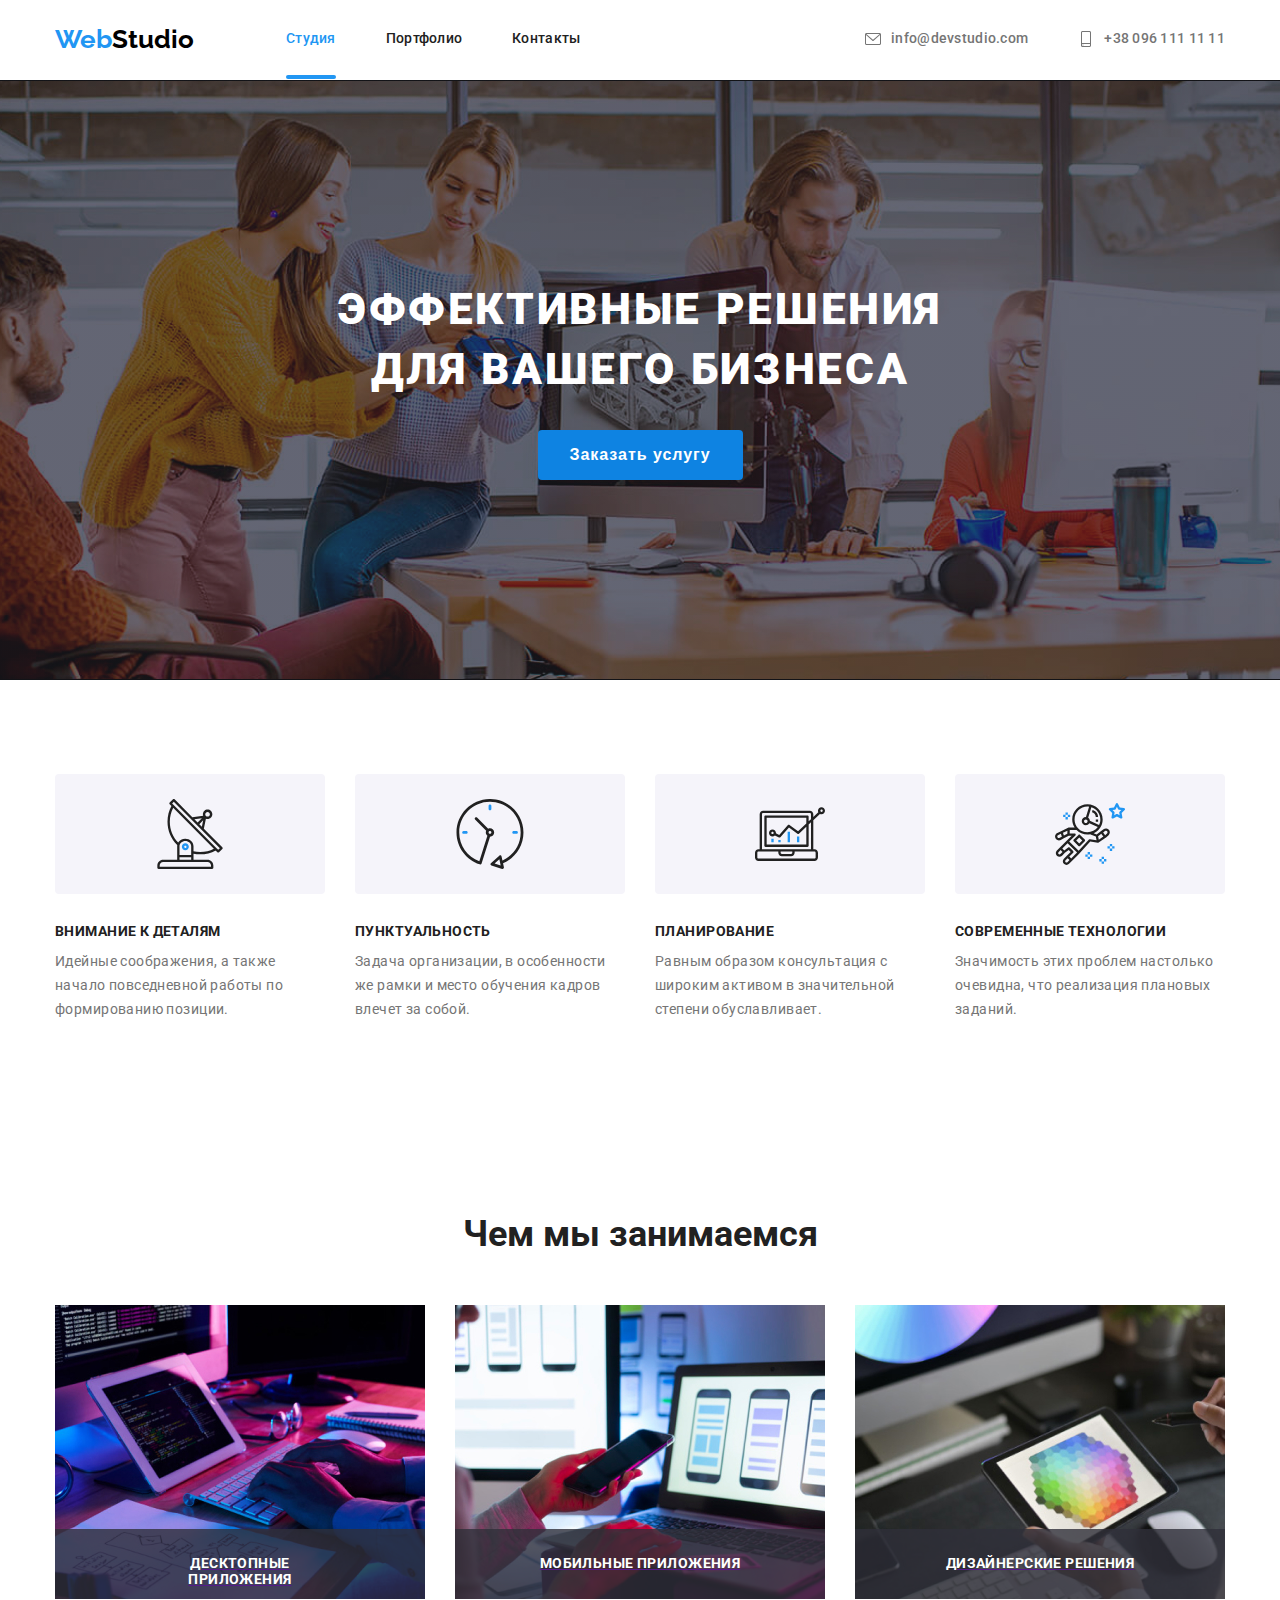
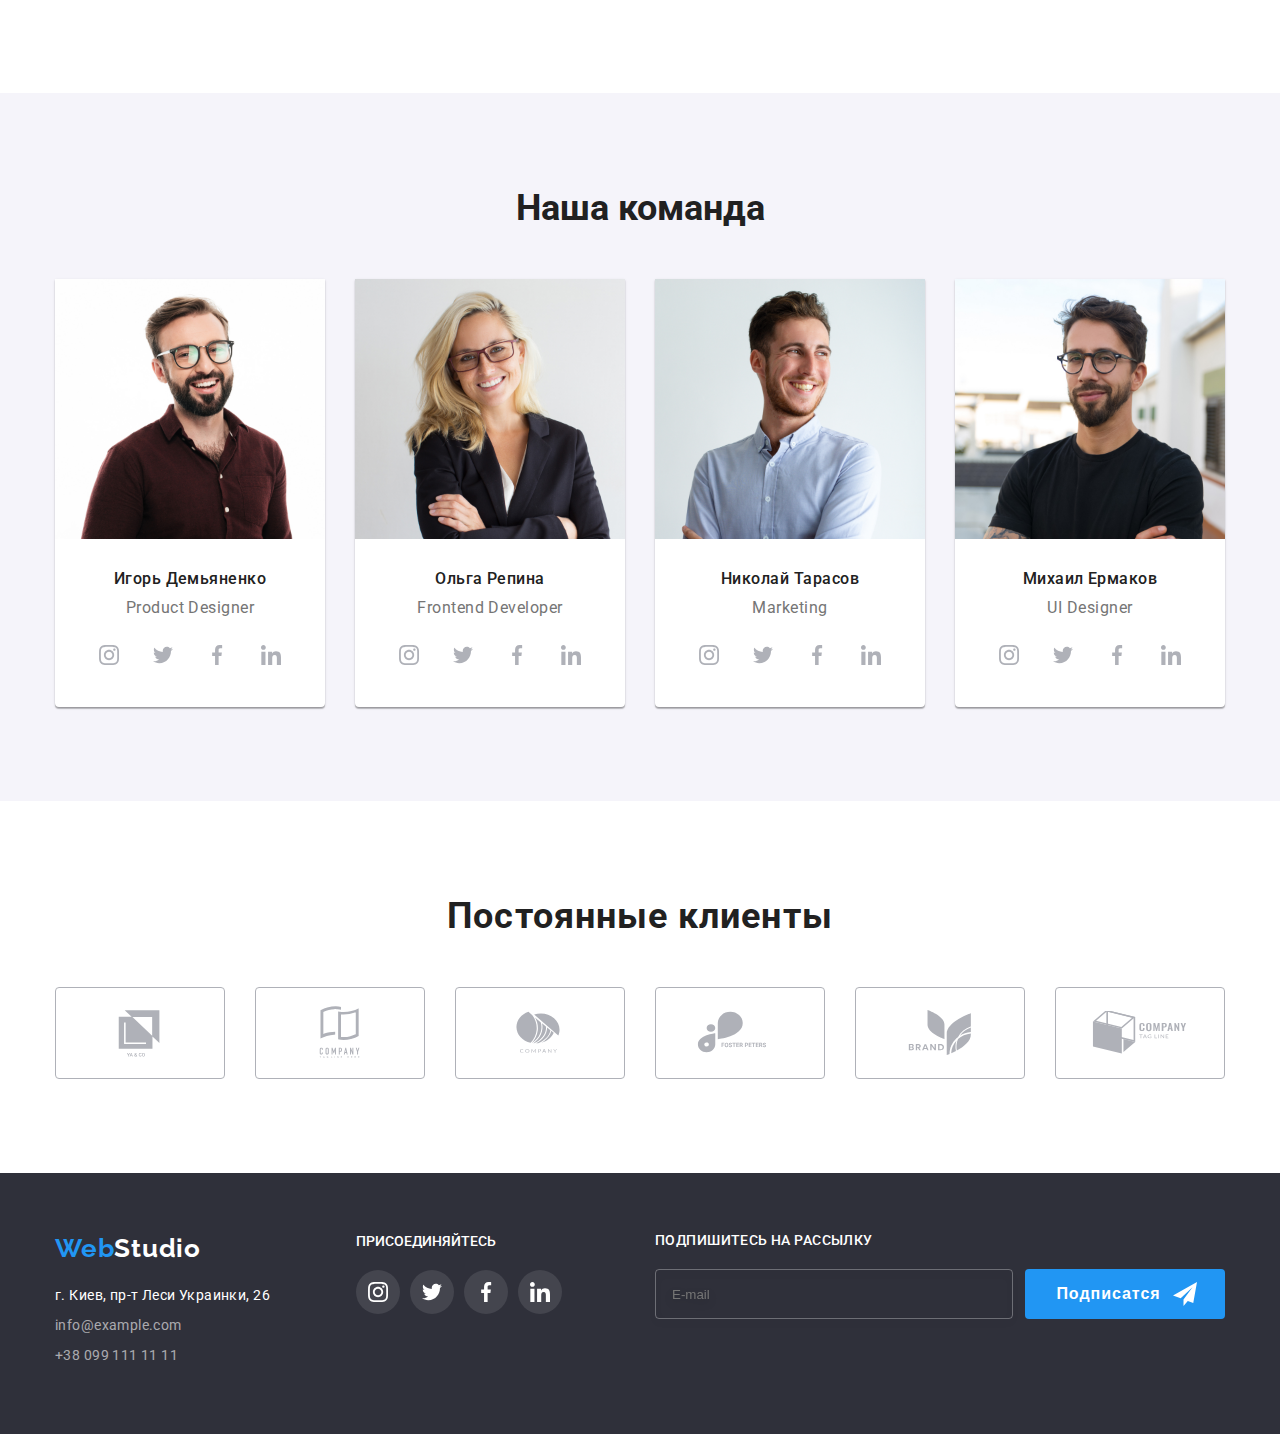
==== commit 8be25792: "открывает сайт с дз 6" ====
--- a/index.html
+++ b/index.html
@@ -64,7 +64,7 @@
         <section class="hero hero-conteiner">
             <div class="conteiner ">
             <ul class="list-conteiner ">
-                <li class="list list-itom list-antena">
+                <li class="list-itom ">
                     <div class="icon-wrapper">
                      <svg class="features-icon"width="65" height="75">
                       <use href="./images/itoms/symbol-defs.svg#icon-antenna">
@@ -77,7 +77,7 @@
                         Идейные соображения, а также начало повседневной работы по формированию позиции.
                     </p>
                 </li>
-                <li class="list list-itom  list-clokc">
+                <li class="list-itom  list-clokc">
                     <div class="icon-wrapper">
                         <svg class="features-icon" width="65" height="75">
                             <use href="./images/itoms/symbol-defs.svg#icon-clock">
@@ -91,7 +91,7 @@
                     </p>
                 </li>
 
-                <li class="list list-itom list-diagram">
+                <li class="list-itom list-diagram">
                     <div class="icon-wrapper">
                         <svg class="features-icon" width="65" height="75">
                             <use href="./images/itoms/symbol-defs.svg#icon-diagram">
@@ -105,7 +105,7 @@
                         Равным образом консультация с широким активом в значительной степени обуславливает.
                     </p>
                 </li>
-                <li class="list list-itom list-astron ">
+                <li class="list-itom list-astron ">
                     <div class="icon-wrapper">
                         <svg class="features-icon" width="65" height="75">
                             <use href="./images/itoms/symbol-defs.svg#icon-astronaut">
--- a/css/styles.css
+++ b/css/styles.css
@@ -256,7 +256,8 @@
 /*----Описаниу---*/
 .list-conteiner {
   display: flex;
-  justify-content: space-between;
+  padding-left: 0;
+    margin-left: 0;
 }
 .hero-conteiner {
   padding-top: 94px;
@@ -268,17 +269,12 @@
   Height:75px;
 }
 .list-itom {
-display:block;
-height: 120px;
-background-size:70px 70px;
-background-repeat: no-repeat;
-background-position: 50% 50% ;
-background-color: #F5F4FA;
-border-radius: 4px;
-margin-bottom: 30px;
-margin-right: 30px;
-}
-
+  flex-basis: calc((100%-120) / 4);
+  width:270px;
+}
+.list-itom:not(:first-child){
+  margin-left: 30px;
+}
 .description {
   font-weight: 400;
   font-size: 14px;
@@ -1022,7 +1018,7 @@
 }
 .modal-checkbox:checked + .modal-checkbox-label::before{
   background-image: url(../images/itoms/icon-check.svg);
-  background-size: cover;
+  background-size:15px 14px;
   border: none;
 }
 .modal-checkbox:focus + .modal-checkbox-label::before {
